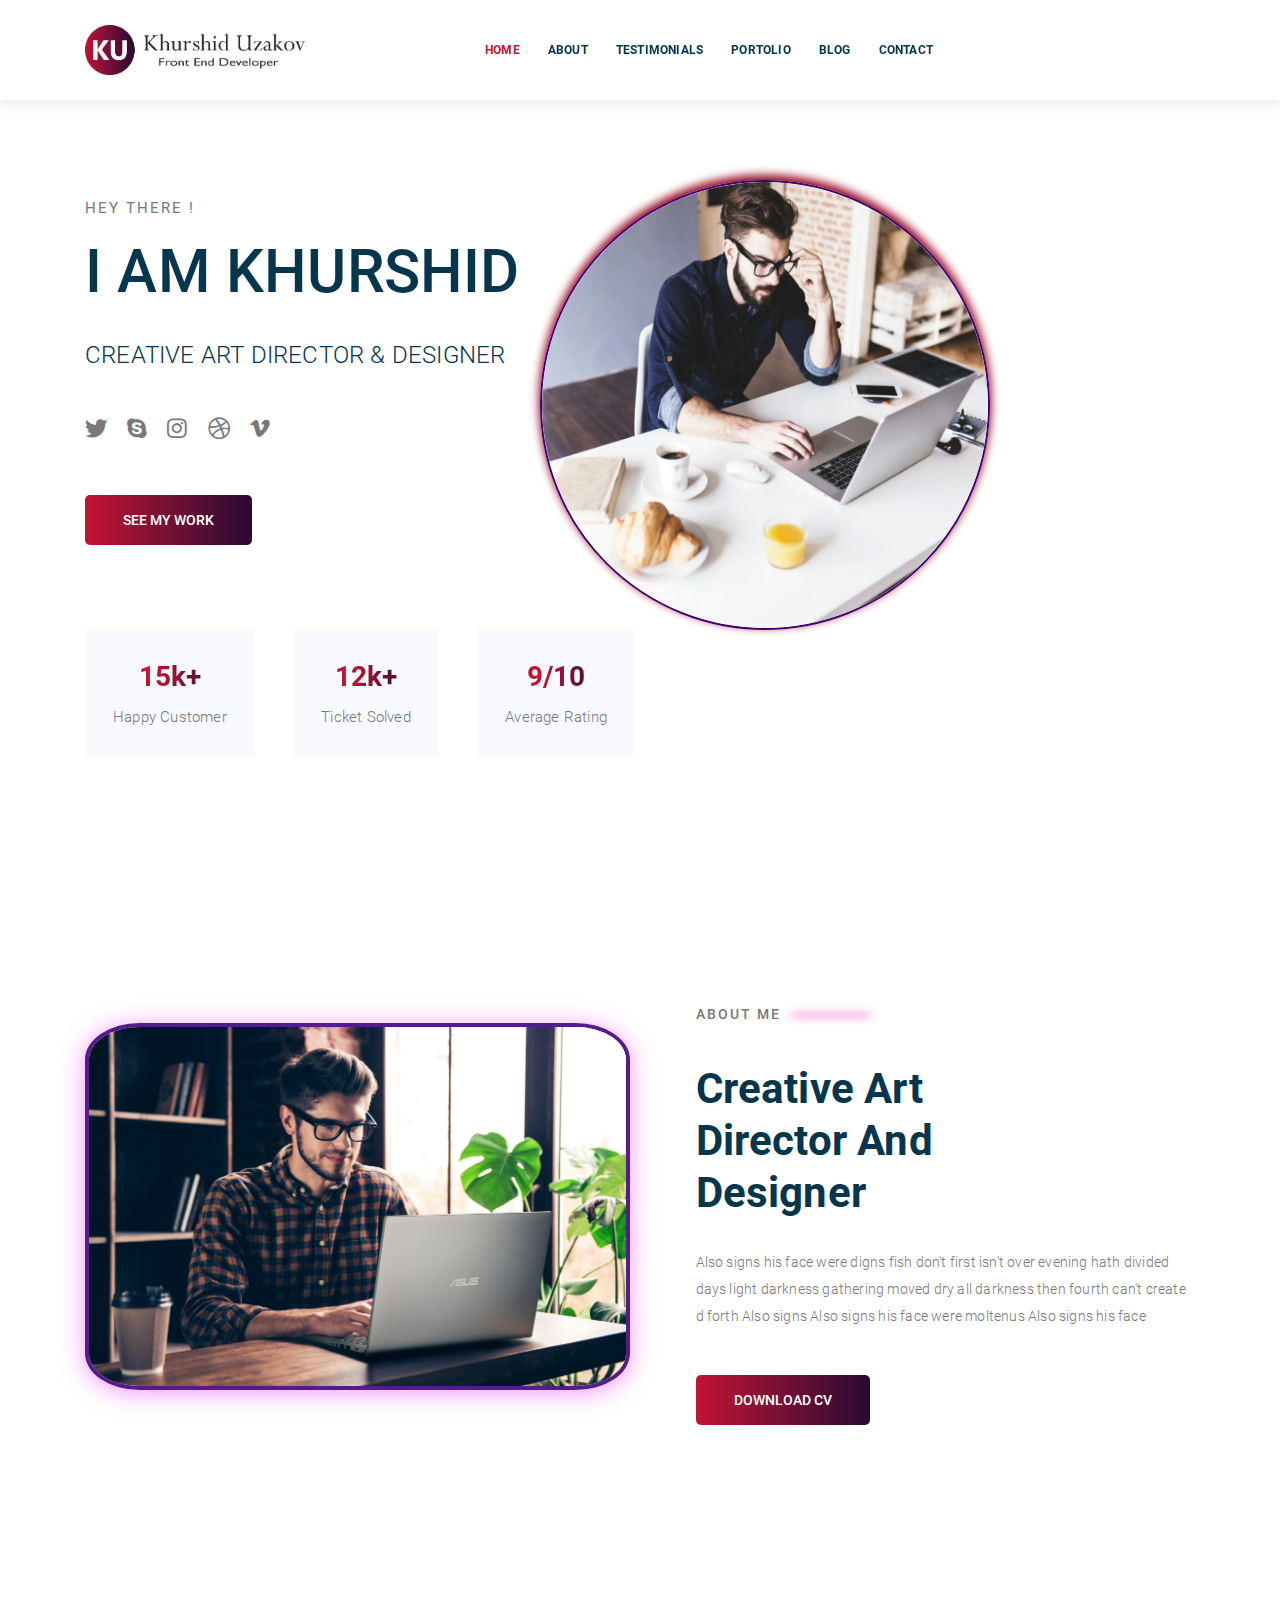
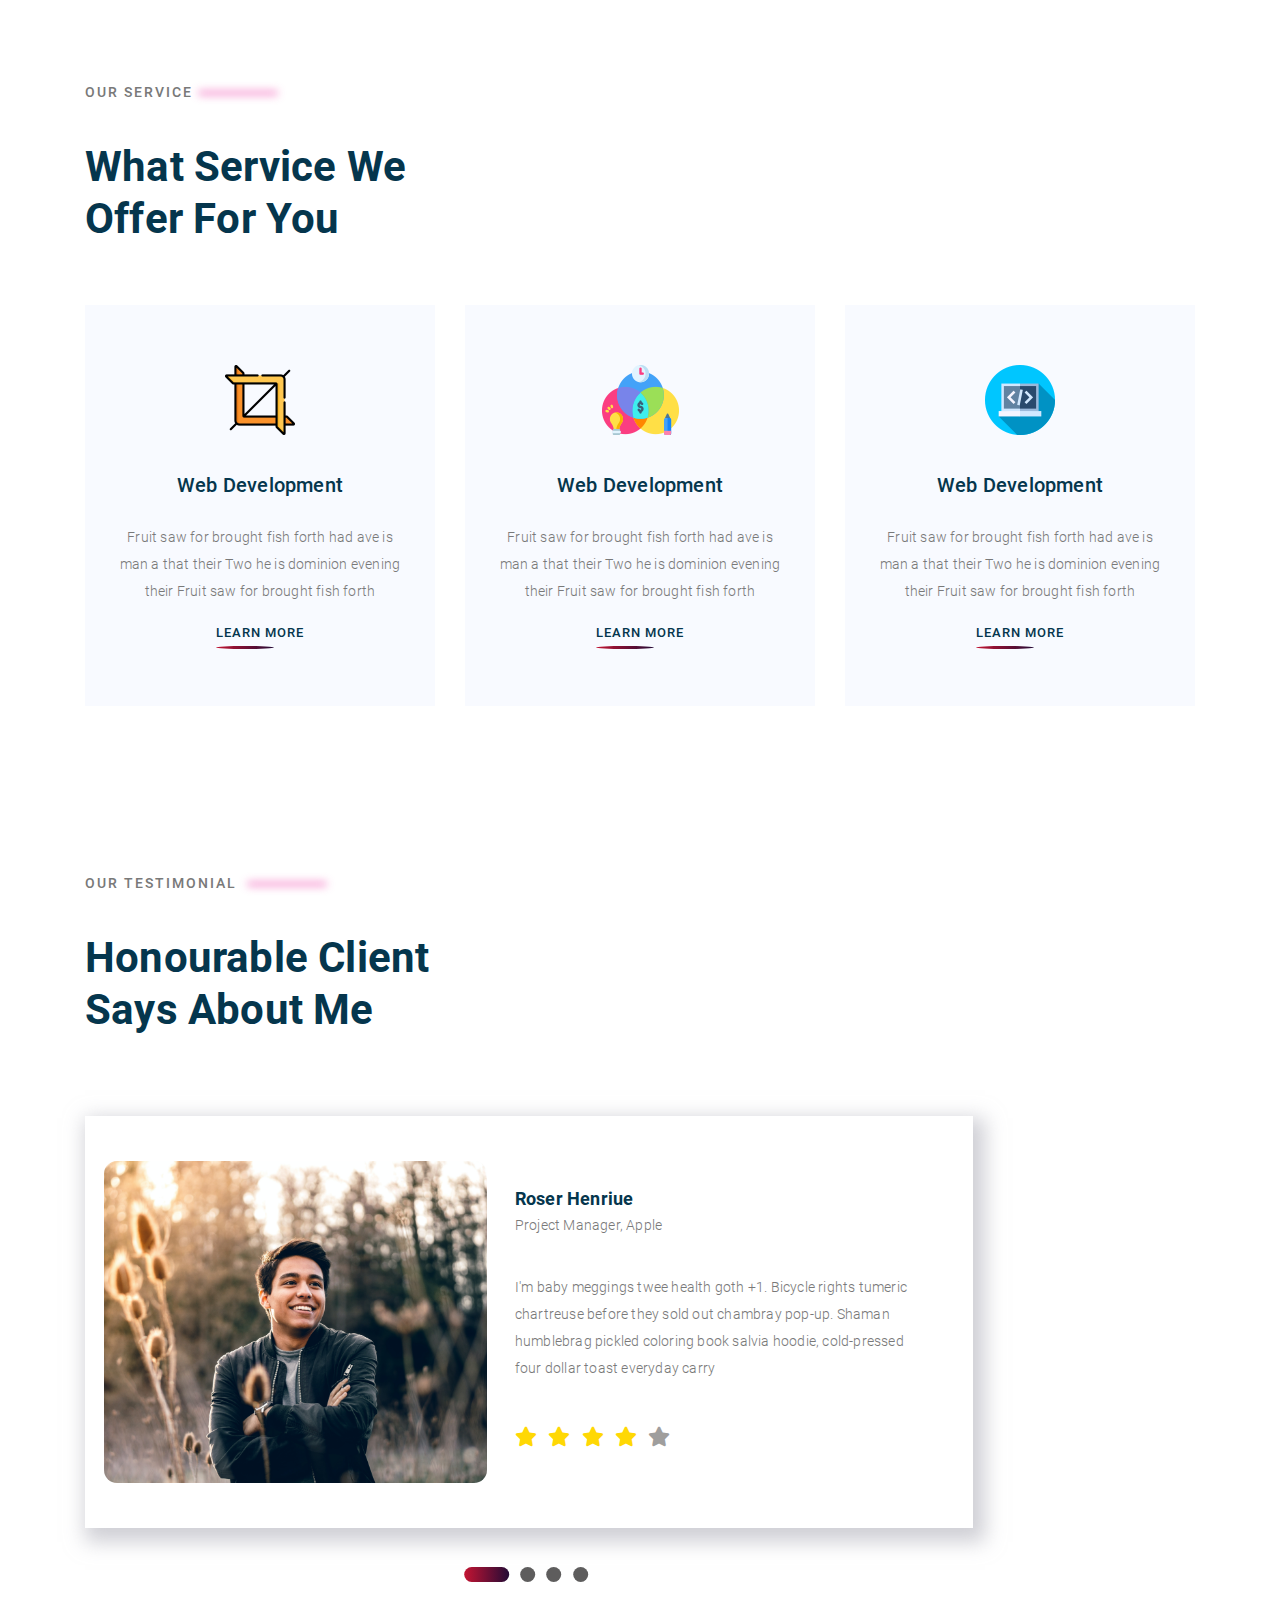
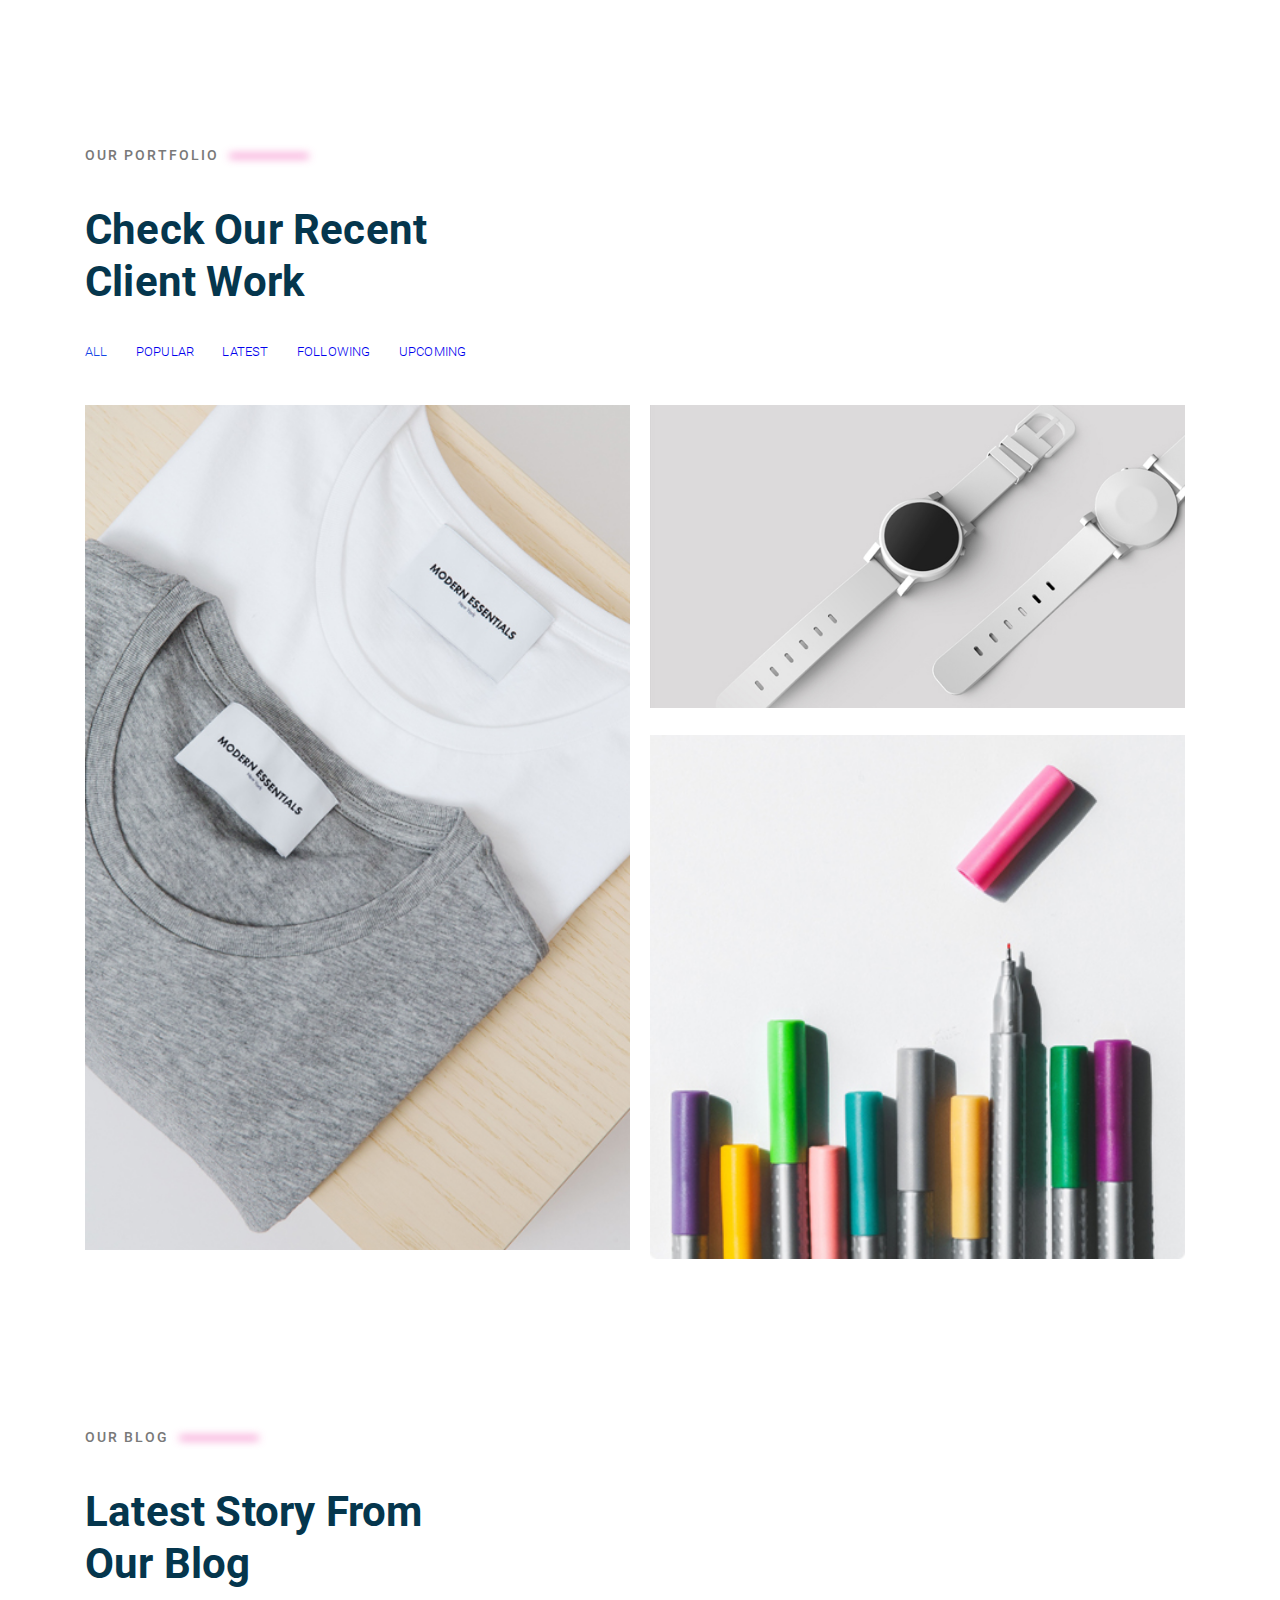
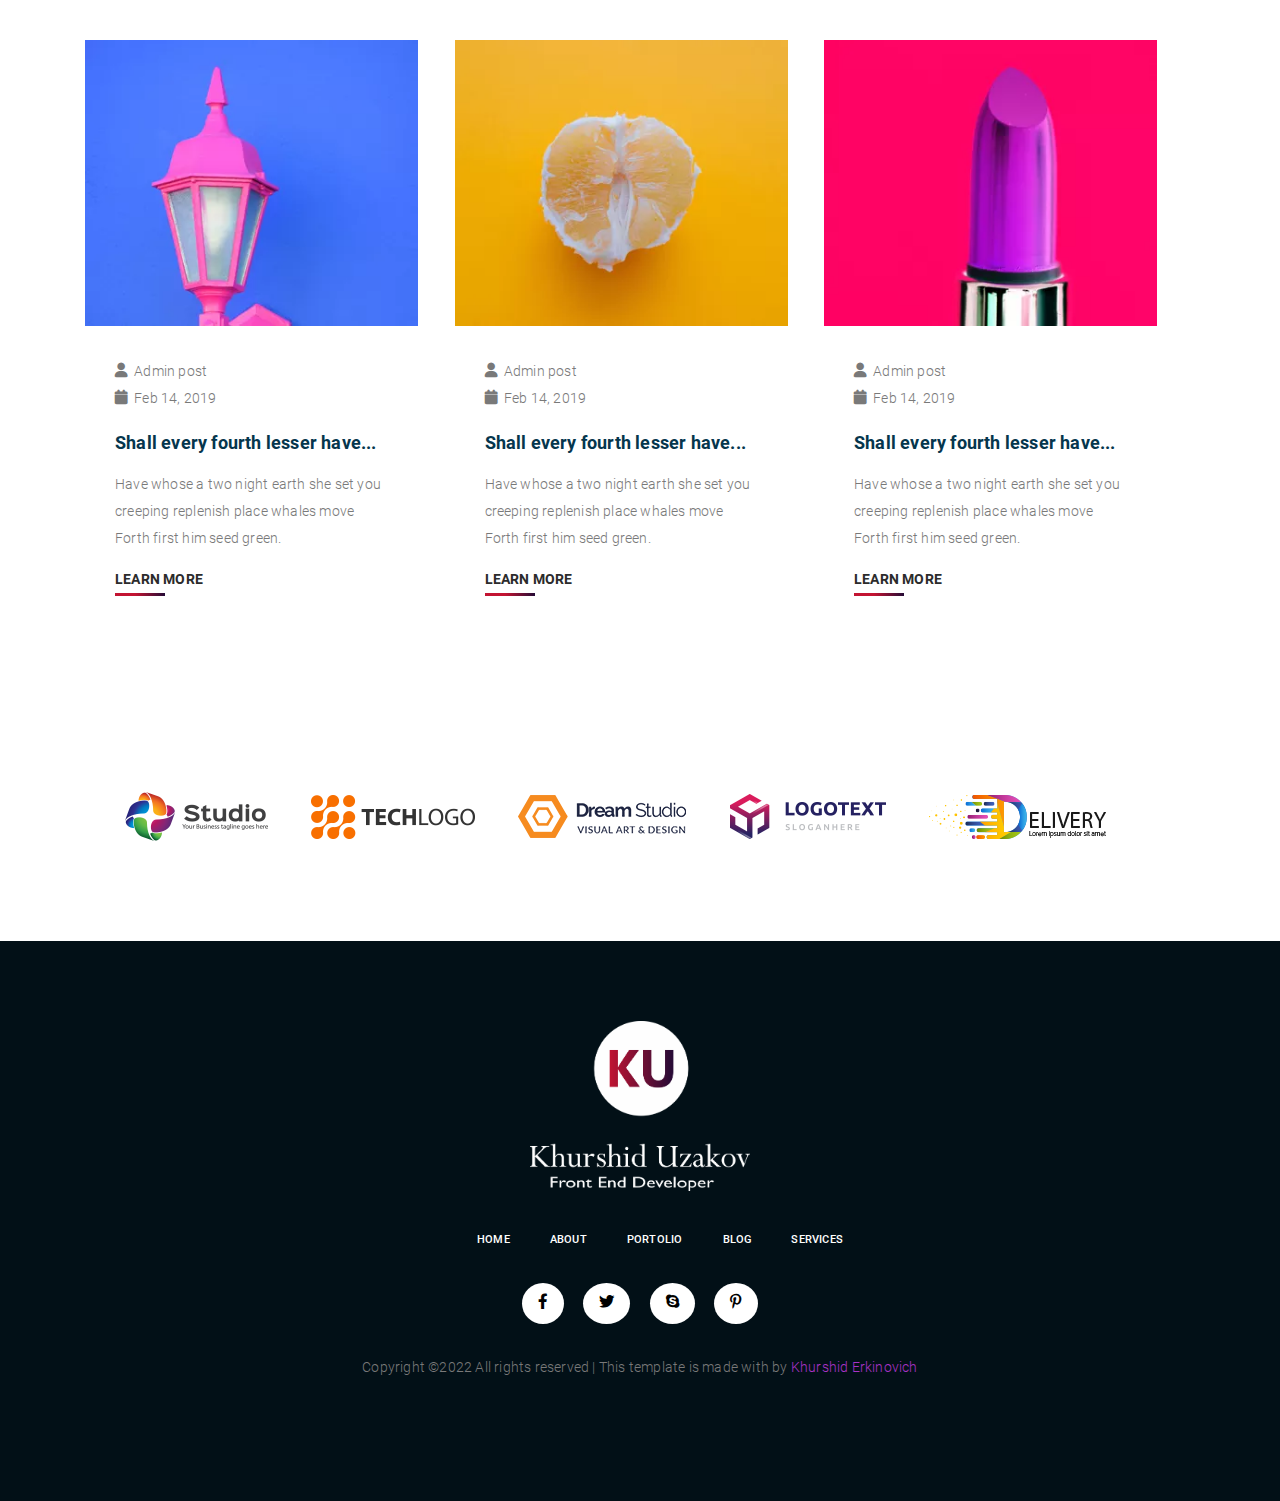
==== index.html @ f7873827 "Adding new files" ====
<!DOCTYPE html>
<html lang="en">

<head>
    <meta charset="UTF-8" />
    <meta http-equiv="X-UA-Compatible" content="IE=edge" />
    <meta name="viewport" content="width=device-width, initial-scale=1.0" />
    <title>Portfolio BREED</title>
    <link rel="icon" href="img/favicon/favicon.png" type="image/png" />
    <link rel="stylesheet" href="https://cdnjs.cloudflare.com/ajax/libs/font-awesome/6.2.0/css/all.min.css" />
    <link rel="stylesheet" href="css/font-awesome.css" />
    <link rel="stylesheet" href="css/bysic-style.css" />
    <link rel="stylesheet" href="css/main.css" />
</head>

<body>
    <section class="header-section" id="header-section">
        <div class="container">
            <div class="menu">
                <div class="logo">
                    <img src="img/logo-header.png" width="220" height="50" alt="Logo" />
                </div>
                <div class="header-burger"><span></span></div>
                <nav class="header-navigation">
                    <ul class="header-navigation__items">
                        <li class="header-navigation__item active">
                            <a href="./index.html">Home</a>
                        </li>
                        <li class="header-navigation__item"><a href="#about-section">About</a></li>
                        <li class="header-navigation__item"><a href="#clients-section">Testimonials</a></li>
                        <li class="header-navigation__item"><a href="#portfolio-section">Portolio</a></li>
                        <li class="header-navigation__item"><a href="#blog-section">Blog</a></li>
                        <li class="header-navigation__item">
                            <a href="./contact.html">Contact</a>
                        </li>
                    </ul>
                </nav>
                <div class="burger-menu-list">
                    <ul>
                        <li><a href="">Home</a></li>
                        <li><a href="#about-section" class="burger-link">About</a></li>
                        <li><a href="#clients-section" class="burger-link">Testimonials</a></li>
                        <li><a href="#portfolio-section" class="burger-link">Portolio</a></li>
                        <li><a href="#blog-section" class="burger-link">Blog</a></li>
                        <li><a href="./contact.html" class="burger-link">Contact</a></li>
                    </ul>
                </div>


                <button class="burger">
                    <span class="burger-line top-line"></span>
                    <span class="burger-line mid-line"></span>
                    <span class="burger-line bottom-line"></span>
                </button>



            </div>
        </div>
    </section>

    <section class="main-section" id="main-section">
        <div class="container main">
            <div class="main-body">
                <h3>Hey There !</h3>
                <h1 class="main-title">I am Khurshid</h1>
                <h5>Creative art director & designer</h5>
                <ul class="main-icons">
                    <li><a href="" class="main-icon_link icon-twitter"></a></li>
                    <li><a href="" class="main-icon_link icon-skype"></a></li>
                    <li><a href="" class="main-icon_link icon-instagram"></a></li>
                    <li><a href="" class="main-icon_link icon-dribbble"></a></li>
                    <li><a href="" class="main-icon_link icon-vimeo"></a></li>
                </ul>
                <a href="#" class="main__button">See My Work</a>
            </div>
            <div class="main-image">
                <a href="#"><img class="main-author" src="img/author.png" alt="Author Image" /></a>
            </div>
        </div>
        <div class="container">
            <div class="main-results">
                <div class="result-item">
                    <h4 class="result-title">15k+</h4>
                    <p class="result-text">Happy Customer</p>
                </div>
                <div class="result-item">
                    <h4 class="result-title">12k+</h4>
                    <p class="result-text">Ticket Solved</p>
                </div>
                <div class="result-item">
                    <h4 class="result-title">9/10</h4>
                    <p class="result-text">Average Rating</p>
                </div>
            </div>
        </div>
    </section>

    <section class="about-section" id="about-section">
        <div class="container">
            <div class="about-body">
                <a href=""><img class="about-img" src="img/about-img.jpg" alt="" /></a>
                <div class="bysic-titles">
                    <p class="gray-text">About Me <span></span></p>
                    <h2>Creative Art Director And Designer</h2>
                    <p class="primary-text">
                        Also signs his face were digns fish don't first isn't over evening
                        hath divided days light darkness gathering moved dry all darkness
                        then fourth can't create d forth Also signs Also signs his face
                        were moltenus Also signs his face
                    </p>
                    <a href="#" class="main__button">Download CV</a>
                </div>
            </div>
        </div>
    </section>

    <section class="services-section" id="services-section">
        <div class="container">
            <div class="bysic-titles">
                <p class="gray-text">OUR SERVICE<span></span></p>
                <h2>What Service We Offer For You</h2>
            </div>
            <div class="service-box">
                <div class="box-item">
                    <div class="item-content">
                        <a href="#"><img src="img/flex-one.webp" alt="" /></a>
                        <h6>Web Development</h6>
                        <p>
                            Fruit saw for brought fish forth had ave is man a that their Two
                            he is dominion evening their Fruit saw for brought fish forth
                        </p>
                        <a class="service-link" href="#">Learn More<span></span></a>
                    </div>
                    <b style="top: 175.3px; left: 175.4px;" class="adv-style"></b>
                </div>
                <div class="box-item">
                    <div class="item-content">
                        <a href="#"><img src="img/flex-two.webp" alt="" /></a>
                        <h6>Web Development</h6>
                        <p>
                            Fruit saw for brought fish forth had ave is man a that their Two
                            he is dominion evening their Fruit saw for brought fish forth
                        </p>
                        <a class="service-link" href="#">Learn More<span></span></a>
                    </div>
                    <b style="top: 175.3px; left: 175.4px;" class="adv-style"></b>
                </div>
                <div class="box-item">
                    <div class="item-content">
                        <a href="#"><img src="img/flex-three.webp" alt="" /></a>
                        <h6>Web Development</h6>
                        <p>
                            Fruit saw for brought fish forth had ave is man a that their Two
                            he is dominion evening their Fruit saw for brought fish forth
                        </p>
                        <a class="service-link" href="#">Learn More<span></span></a>
                    </div>
                    <b style="top: 175.3px; left: 175.4px;" class="adv-style"></b>
                </div>
            </div>
        </div>
    </section>





    <section class="clients-section" id="clients-section">
        <div class="container clients-container">
            <div class="bysic-titles">
                <p class="gray-text">OUR TESTIMONIAL <span></span></p>
                <h2>Honourable Client Says About Me</h2>
            </div>
            <div class="client-comments">
                <div class="client-comment-items">
                    <div class="client-comment-item">
                        <div class="client-img">
                            <a href="#"><img src="img/client-one.jpg" alt="client-one" class="client-image" /></a>
                        </div>
                        <div class="client-info">
                            <h4 class="client-name">Roser Henriue</h4>
                            <p class="client-position">Project Manager, Apple</p>
                            <p class="client-comment">I'm baby meggings twee health goth +1. Bicycle rights tumeric
                                chartreuse before they sold out chambray pop-up. Shaman humblebrag pickled coloring book
                                salvia hoodie, cold-pressed four dollar toast everyday carry
                            </p>
                            <ul class="star-icons">
                                <li class="stars icon-star"></li>
                                <li class="stars icon-star"></li>
                                <li class="stars icon-star"></li>
                                <li class="stars icon-star"></li>
                                <li class="stars icon-star disabled"></li>
                            </ul>
                        </div>
                    </div>
                </div>
                <div class="client-comment-items">
                    <div class="client-comment-item">
                        <div class="client-img">
                            <a href="#"><img src="img/client-two.jpg" alt="client-one" class="client-image" /></a>
                        </div>
                        <div class="client-info">
                            <h4 class="client-name">Susan Smith</h4>
                            <p class="client-position">Web Designer</p>
                            <p class="client-comment">Helvetica artisan kinfolk thundercats lumbersexual blue bottle.
                                Disrupt glossier gastropub deep v vice franzen hell of brooklyn twee enamel pin fashion
                                axe.photo booth jean shorts artisan narwhal.</p>
                            <ul class="star-icons">
                                <li class="stars icon-star"></li>
                                <li class="stars icon-star"></li>
                                <li class="stars icon-star"></li>
                                <li class="stars icon-star disabled"></li>
                                <li class="stars icon-star disabled"></li>
                            </ul>
                        </div>
                    </div>
                </div>
                <div class="client-comment-items">
                    <div class="client-comment-item">
                        <div class="client-img">
                            <a href="#"><img src="img/client-three.jpg" alt="client-one" class="client-image" /></a>
                        </div>
                        <div class="client-info">
                            <h4 class="client-name">Entony Makky</h4>
                            <p class="client-position">Intern</p>
                            <p class="client-comment">Sriracha literally flexitarian irony, vape marfa unicorn. Glossier
                                tattooed 8-bit, fixie waistcoat offal activated charcoal slow-carb marfa hell of pabst
                                raclette post-ironic jianbing swag.</p>
                            <ul class="star-icons">
                                <li class="stars icon-star"></li>
                                <li class="stars icon-star"></li>
                                <li class="stars icon-star"></li>
                                <li class="stars icon-star"></li>
                                <li class="stars icon-star disabled"></li>
                            </ul>
                        </div>
                    </div>
                </div>
                <div class="client-comment-items">
                    <div class="client-comment-item">
                        <div class="client-img">
                            <a href="#"><img src="img/client-four.jpg" alt="client-one" class="client-image" /></a>
                        </div>
                        <div class="client-info">
                            <h4 class="client-name">Anna Johnson</h4>
                            <p class="client-position">Web Developer</p>
                            <p class="client-comment">Edison bulb put a bird on it humblebrag, marfa pok pok heirloom
                                fashion axe cray stumptown venmo actually seitan. VHS farm-to-table schlitz, edison bulb
                                pop-up 3 wolf moon tote bag street art shabby chic.</p>
                            <ul class="star-icons">
                                <li class="stars icon-star"></li>
                                <li class="stars icon-star"></li>
                                <li class="stars icon-star"></li>
                                <li class="stars icon-star disabled"></li>
                                <li class="stars icon-star disabled"></li>
                            </ul>
                        </div>
                    </div>
                </div>
            </div>
            <div class="indicator">
                <span class="btn active"></span>
                <span class="btn"></span>
                <span class="btn"></span>
                <span class="btn"></span>
            </div>
        </div>
    </section>

    <section class="portfolio-section" id="portfolio-section">
        <div class="container">
            <div class="bysic-titles">
                <p class="gray-text">OUR PORTFOLIO <span></span></p>
                <h2>Check Our Recent Client Work</h2>
            </div>
            <ul class="filter-works">
                <li><a class="active" href="#">All</a></li>
                <li><a href="#">Popular</a></li>
                <li><a href="#">Latest</a></li>
                <li><a href="#">Following</a></li>
                <li><a href="#">Upcoming</a></li>
            </ul>
            <div class="portfolio-items">
                <div class="portfolio-item portfolio-item-one">
                    <a href="#"><img class="portfolio-item__image" src="img/portfolio-1.jpg"
                            alt="Portfolio item 1" /></a>
                    <div class="portfolio-item__overlay"></div>
                    <div class="portfolio-item__info">
                        <h4><a href="#">Lens Mockup Design</a></h4>
                        <p>Art, Illustration</p>
                    </div>
                </div>
                <div class="portfolio-item portfolio-item-two">
                    <a href="#"><img class="portfolio-item__image" src="img/portfolio-2.jpg"
                            alt="Portfolio item 1" /></a>
                    <div class="portfolio-item__overlay"></div>
                    <div class="portfolio-item__info">
                        <h4><a href="#">Lens Mockup Design</a></h4>
                        <p>Art, Illustration</p>
                    </div>
                </div>
                <div class="portfolio-item portfolio-item-three">
                    <a href="#"><img class="portfolio-item__image" src="img/portfolio-3.jpg"
                            alt="Portfolio item 1" /></a>
                    <div class="portfolio-item__overlay"></div>
                    <div class="portfolio-item__info">
                        <h4><a href="#">Lens Mockup Design</a></h4>
                        <p>Art, Illustration</p>
                    </div>
                </div>
            </div>
        </div>
    </section>

    <section class="blog-section" id="blog-section">
        <div class="container">
            <div class="bysic-titles">
                <p class="gray-text">OUR BLOG <span></span></p>
                <h2>Latest Story From Our Blog</h2>
            </div>
            <div class="blog-items">
                <div class="blog-item">
                    <div class="blog-item__image">
                        <a href="#"><img src="img/blog-item-one.webp" alt="" /></a>
                    </div>
                    <div class="blog-item__info">
                        <div>
                            <div class="blog-item__icon icon-user">Admin post</div>
                            <div class="blog-item__icon icon-calendar">Feb 14, 2019</div>
                        </div>
                        <h3 class="blog-item__title">
                            Shall every fourth lesser have...
                        </h3>
                        <p class="blog-item__text">
                            Have whose a two night earth she set you creeping replenish
                            place whales move Forth first him seed green.
                        </p>
                        <a href="#" class="blog-item__link">Learn More</a>
                    </div>
                </div>
                <div class="blog-item">
                    <div class="blog-item__image">
                        <a href="#"><img src="img/blog-item-two.webp" alt="" /></a>
                    </div>
                    <div class="blog-item__info">
                        <div>
                            <div class="blog-item__icon icon-user">Admin post</div>
                            <div class="blog-item__icon icon-calendar">Feb 14, 2019</div>
                        </div>
                        <h3 class="blog-item__title">
                            Shall every fourth lesser have...
                        </h3>
                        <p class="blog-item__text">
                            Have whose a two night earth she set you creeping replenish
                            place whales move Forth first him seed green.
                        </p>
                        <a href="#" class="blog-item__link">Learn More</a>
                    </div>
                </div>
                <div class="blog-item">
                    <div class="blog-item__image">
                        <a href="#"><img src="img/blog-item-three.webp" alt="" /></a>
                    </div>
                    <div class="blog-item__info">
                        <div>
                            <div class="blog-item__icon icon-user">Admin post</div>
                            <div class="blog-item__icon icon-calendar">Feb 14, 2019</div>
                        </div>
                        <h3 class="blog-item__title">
                            Shall every fourth lesser have...
                        </h3>
                        <p class="blog-item__text">
                            Have whose a two night earth she set you creeping replenish
                            place whales move Forth first him seed green.
                        </p>
                        <a href="#" class="blog-item__link">Learn More</a>
                    </div>
                </div>
            </div>
        </div>
    </section>

    <section class="partners-section" id="partners-section">
        <div class="container">
            <div class="partner-logos">
                <img src="img/logo2.webp" alt="Partner Logo 2" />
                <img src="img/logo3.webp" alt="Partner Logo 3" />
                <img src="img/logo4.webp" alt="Partner Logo 4" />
                <img src="img/logo5.webp" alt="Partner Logo 5" />
                <img src="img/logo1.webp" alt="Partner Logo 1" />
            </div>
        </div>
    </section>

    <section class="footer-section" id="footer-section">
        <div class="container">
            <div class="footer-body">
                <div>
                    <img src="img/footer-logo.png" width="220" height="170" alt="Footer loogo" />
                </div>
                <ul class="footer-list">
                    <li><a href="#">Home</a></li>
                    <li><a href="#">About</a></li>
                    <li><a href="#">Portolio</a></li>
                    <li><a href="#">Blog</a></li>
                    <li><a href="#">Services</a></li>
                </ul>
                <div class="footer-icons">
                    <div class="footer-icon icon-facebook"></div>
                    <div class="footer-icon icon-twitter"></div>
                    <div class="footer-icon icon-skype"></div>
                    <div class="footer-icon icon-pinterest"></div>
                </div>
                <div class="footer-text">
                    Copyright ©2022 All rights reserved | This template is made with by
                    <span>Khurshid Erkinovich</span>
                </div>
            </div>
        </div>
    </section>







    <script src="js/main.js"></script>
</body>

</html>
---- css/bysic-style.css ----
/* Bysic Styles */
*,
::after,
::before {
    box-sizing: border-box;
}

html,
body {
    font-size: 14px;
    scroll-behavior: smooth;
}

body {
    font-size: 1rem;
    line-height: 27px;
    font-weight: 300;
    font-family: 'Roboto', sans-serif;
    color: #797979;
    letter-spacing: 0.2px;
    margin: 0;
    padding: 0;
    scroll-behavior: smooth;
}

.container {
    max-width: 1140px;
    margin: 0 auto;
    padding-left: 15px;
    padding-right: 15px;
}

.container.main {
    display: flex;
}

.bysic-titles h2 {
    max-width: 358px;
}

h2 {
    font-size: 3rem;
    font-weight: 700;
    margin-bottom: 0;
    line-height: 52px;
    text-transform: capitalize;
}

h1,
h2,
h3,
h4,
h5 {
    font-family: "Roboto", sans-serif;
    font-weight: 700;
    color: #05364d;
}

li {
    list-style-type: none;
}

.box-item h6:hover,
.service-link:hover {
    color: white;
}

a {
    text-decoration: none;
    transition: all .3s ease-in-out;
}

img {
    vertical-align: middle;
    border-style: none;
}

.gray-text {
    text-transform: uppercase;
    letter-spacing: 2px;
    font-weight: 500;
    font-size: 1rem;
}

.gray-text span {
    position: relative;
    top: -2px;
    display: inline-block;
    margin-left: 5px;
    width: 80px;
    height: 4px;
    filter: blur(4px);
    border-radius: 5px;
    background: rgba(237, 35, 159, .6);
}





/* Header Menu Section */
.header-section {
    position: fixed;
    background-color: #fff;
    width: 100%;
    top: -70px;
    left: 0;
    right: 0;
    background: #fff;
    transform: translateY(70px);
    transition: transform 500ms ease, background 500ms ease;
    -webkit-transition: transform 500ms ease, background 500ms ease;
    box-shadow: 0 3px 16px 0 rgb(0 0 0 / 10%);
    z-index: 10;
}

.menu {
    display: flex;
    align-items: center;
}

.header-navigation {
    text-align: center;
    margin-left: 140px;
}

.logo {
    cursor: pointer;
}

.header-navigation__items {
    display: flex;
    justify-content: space-between;
    margin: 0;
    list-style-type: none;
    z-index: 2;
}

.header-navigation__item {
    margin-right: 28px;
}

.header-navigation__item.active a {
    color: #c31432;
}

.header-navigation__item a {
    text-decoration: none;
    font: 700 14px/100px "Roboto", sans-serif;
    text-transform: uppercase;
    color: #05364d;
    padding: 0;
    font-size: 0.86rem;
    display: inline-block;
    transition: 0.3s;
}

.header-navigation__item a:hover {
    color: #c31432;
    transform: scale(1.15);
}



/* Burger Menu List */
.burger-menu-list {
    position: absolute;
    width: 100%;
    height: 100vh;
    top: 0;
    right: 0;
    background-color: black;
    color: white;
    z-index: 1;
    transition: all 0.4s ease;
    opacity: 0;
    pointer-events: none;
}

.burger-menu-list ul {
    padding-top: 80px;
}

.burger-menu-list ul li {
    display: flex;
    justify-content: center;
    /* margin: 40px 0 11px; */
    margin-bottom: 5px;
}

.burger-menu-list ul li a {
    color: yellow;
    font-size: 20px;
    text-align: left;
    font-weight: bold;
    padding: 10px 100%;
}

.burger-menu-list li a:hover {
    color: rgb(0, 0, 0);
    background: white;
}

.burger-menu-list.active {
    opacity: 1;
    pointer-events: all;
}






/* Burger Styles */
.burger {
    height: 20px;
    width: 30px;
    position: relative;
    cursor: pointer;
    border: none;
    background: none;
    display: none;
    z-index: 2;
}

.burger-line {
    display: flex;
    width: 30px;
    height: 3px;
    background: #070026;
    transition: 0.3s all ease;
}

.top-line {
    position: absolute;
    left: 0;
    top: 0;
}

.mid-line {
    position: absolute;
    left: 0;
    top: 50%;
    transform: translate(0, -50%);
}

.bottom-line {
    position: absolute;
    left: 0;
    bottom: 0;
}

.hidden {
    display: none;
}

.burger.active::after {
    background-color: rgb(255, 255, 255);
    padding: 24px;
    border-radius: 50%;
    display: block;
    content: "";
    position: absolute;
    top: -15px;
    right: -8px;
    z-index: -1;
}

.burger.active>.top-line {
    transform: translateY(8px) rotate(405deg);
    transition: 1s all ease;
    background: rgb(0, 0, 0);
}

.burger.active>.mid-line {
    opacity: 0;
    transition: 2s all ease;
}

.burger.active>.bottom-line {
    transform: translateY(-10px) rotate(-405deg);
    transition: 1s all ease;
    background: rgb(0, 0, 0);
}





/* Footer section */
.footer-section {
    padding: 80px 0 120px;
    background-color: #021017;
}

.footer-body {
    text-align: center;
}

.footer-list {
    display: flex;
    flex-wrap: wrap;
    justify-content: center;
    margin-top: 34px;
}

.footer-list li {
    margin: 0 20px;
}

.footer-list a {
    color: white;
    font-size: 0.8rem;
    text-transform: uppercase;
    font-weight: 500;
}

.footer-list a:hover {
    color: #a702d3;
}

.footer-icons {
    margin: 30px 0;
}

.footer-icon {
    margin: 0px 8px;
    display: inline-block;
    padding: 7px 16px;
    font-size: 1.1rem;
    border-radius: 50%;
    background-color: #fff;
    color: black;
    transition: all ease-in 0.3s;
}

.footer-icon:hover {
    color: white;
    background: -webkit-linear-gradient(90deg, #c31432 40%, #240b36 100%);
    background: -moz-linear-gradient(90deg, #c31432 40%, #240b36 100%);
    background: -o-linear-gradient(90deg, #c31432 40%, #240b36 100%);
    background: linear-gradient(90deg, #c31432 40%, #240b36 100%);
}

.footer-text span {
    color: #a932c7;
    cursor: pointer;
}











/* Fonst Google 'Roboto' */

@font-face {
    font-family: 'Roboto';
    src: url('../fonts/Fonts-api/Roboto-Black.eot');
    src: url('../fonts/Fonts-api/Roboto-Black.eot?#iefix') format('embedded-opentype'),
        url('../fonts/Fonts-api/Roboto-Black.woff2') format('woff2'),
        url('../fonts/Fonts-api/Roboto-Black.woff') format('woff'),
        url('../fonts/Fonts-api/Roboto-Black.ttf') format('truetype');
    font-weight: 900;
    font-style: normal;
    font-display: swap;
}

@font-face {
    font-family: 'Roboto';
    src: url('../fonts/Fonts-api/Roboto-Bold.eot');
    src: url('../fonts/Fonts-api/Roboto-Bold.eot?#iefix') format('embedded-opentype'),
        url('../fonts/Fonts-api/Roboto-Bold.woff2') format('woff2'),
        url('../fonts/Fonts-api/Roboto-Bold.woff') format('woff'),
        url('../fonts/Fonts-api/Roboto-Bold.ttf') format('truetype');
    font-weight: bold;
    font-style: normal;
    font-display: swap;
}

@font-face {
    font-family: 'Roboto';
    src: url('../fonts/Fonts-api/Roboto-Light.eot');
    src: url('../fonts/Fonts-api/Roboto-Light.eot?#iefix') format('embedded-opentype'),
        url('../fonts/Fonts-api/Roboto-Light.woff2') format('woff2'),
        url('../fonts/Fonts-api/Roboto-Light.woff') format('woff'),
        url('../fonts/Fonts-api/Roboto-Light.ttf') format('truetype');
    font-weight: 300;
    font-style: normal;
    font-display: swap;
}

@font-face {
    font-family: 'Roboto';
    src: url('../fonts/Fonts-api/Roboto-Medium.eot');
    src: url('../fonts/Fonts-api/Roboto-Medium.eot?#iefix') format('embedded-opentype'),
        url('../fonts/Fonts-api/Roboto-Medium.woff2') format('woff2'),
        url('../fonts/Fonts-api/Roboto-Medium.woff') format('woff'),
        url('../fonts/Fonts-api/Roboto-Medium.ttf') format('truetype');
    font-weight: 500;
    font-style: normal;
    font-display: swap;
}

@font-face {
    font-family: 'Roboto';
    src: url('../fonts/Fonts-api/Roboto-Regular.eot');
    src: url('../fonts/Fonts-api/Roboto-Regular.eot?#iefix') format('embedded-opentype'),
        url('../fonts/Fonts-api/Roboto-Regular.woff2') format('woff2'),
        url('../fonts/Fonts-api/Roboto-Regular.woff') format('woff'),
        url('../fonts/Fonts-api/Roboto-Regular.ttf') format('truetype');
    font-weight: normal;
    font-style: normal;
    font-display: swap;
}







/* @media only screen and (max-width: 991px) {
    .burger-menu-list ul li a:hover {
        color: #e5ff00;
    }
}





@media only screen and (max-width: 766px) {
    .burger-menu-list ul li a
}


@media only screen and (max-width: 575px) {
    .burger-menu-list ul li a
} */
---- css/main.css ----
/* Main Section */
.main-section {
    margin: 80px 0;
    padding: 100px 0 10px;
}

.main-title {
    font-size: 3rem;
    font-weight: 700;
    margin-bottom: 0;
    line-height: 52px;
    text-transform: capitalize;
}

.main-body {
    float: left;
}

.main-body h3 {
    text-transform: uppercase;
    font-size: 1.1rem;
    font-weight: 400;
    letter-spacing: 2px;
    color: #797979;
    margin-bottom: 20px;
}

.main-body h1 {
    text-transform: uppercase;
    margin-top: 20px;
    font-size: 4.3rem;
    font-weight: 500;
    line-height: 60px;
    margin-bottom: 20px;
}

.main-body h5 {
    font-size: 1.7rem;
    font-weight: 300;
    margin-bottom: 0;
    text-transform: uppercase;
}

.main-icons {
    display: flex;
    flex-wrap: wrap;
    padding-left: 0;
    margin-left: 0;
    margin: 0 auto;
}

.main-icons li {
    margin-right: 20px;
    padding: 48px 0;
}

.main-icon_link {
    color: #797979;
    font-size: 1.6rem;
}

.main-icon_link:hover {
    background: -webkit-linear-gradient(90deg, #c31432 0%, #240b36 100%);
    background: -moz-linear-gradient(90deg, #c31432 0%, #240b36 100%);
    background: -o-linear-gradient(90deg, #c31432 0%, #240b36 100%);
    background: linear-gradient(90deg, #c31432 0%, #240b36 100%);
    -webkit-background-clip: text;
    -webkit-text-fill-color: transparent;
}

.main__button {
    display: inline-block;
    background: linear-gradient(to right, #c31432 0%, #240b36 51%, #c31432 100%);
    color: #fff;
    letter-spacing: 0;
    font-family: "Roboto", sans-serif;
    font-weight: 500;
    font-size: 1rem;
    line-height: 50px;
    padding: 0 38px;
    outline: none !important;
    text-align: center;
    cursor: pointer;
    text-transform: uppercase;
    border-radius: 5px;
    background-size: 200% auto;
}

.main__button:hover {
    background-position: right center;
    color: #fff;
}

.main-author {
    width: 450px;
    border: 2px solid #440072;
    border-radius: 50%;
    margin-left: 20px;
    box-shadow: 0 -4px 10px 1px #96021b;
    transition: all 0.4s;
}

.main-author:hover {
    box-shadow: 0 4px 10px 0 #96021b;
}

.main-results {
    display: flex;
    flex-wrap: wrap;
    justify-content: space-between;
    max-width: 550px;
}

.result-item {
    background: #f8faff;
    text-align: center;
    padding: 28px 28px;
    transition: all 0.4s ease;
}

.result-item:hover {
    box-shadow: 6px 8px 23px 0px rgb(176 176 195 / 80%);
}

.result-title {
    margin-top: 5px;
    font-size: 2rem;
    margin-bottom: 5px;
    background: -webkit-linear-gradient(90deg, #c31432 35%, #240b36 100%);
    background: -moz-linear-gradient(90deg, #c31432 35%, #240b36 100%);
    background: -o-linear-gradient(90deg, #c31432 35%, #240b36 100%);
    background: linear-gradient(90deg, #c31432 35%, #240b36 100%);
    -webkit-background-clip: text;
    -webkit-text-fill-color: transparent;
}

.result-text {
    margin-bottom: 0;
    font-size: 1.1rem;
    line-height: 24px;
}

.results-item {}










/* ABOUT SECTION */
.about-section {
    padding: 140px 0;
}

.about-body {
    display: flex;
    flex-wrap: wrap;
    justify-content: space-between;
    align-items: center;
}

.about-img {
    width: 545px;
    border-radius: 10%;
    border: 4px solid;
    box-shadow: 0 3px 23px 0 rgb(229 95 255 / 66%);
}

.bysic-titles {
    flex-basis: 45%;
}

.primary-text {
    margin-top: 30px;
    margin-bottom: 45px;
}










/* Service Section */
.services-section {
    padding: 100px 0;
}

.service-box {
    padding-top: 60px;
    display: flex;
    flex-wrap: wrap;
    justify-content: space-between;
    align-items: center;
    text-align: center;
}

.box-item {
    flex-basis: 33%;
    max-width: 350px;
    background-color: #f8faff;
    padding: 60px 30px;
    -webkit-transition: all .4s;
    -moz-transition: all .4s;
    -o-transition: all .4s;
    transition: all .4s;
    cursor: pointer;
    overflow: hidden;
}

.box-item h6 {
    color: #05364d;
    font-size: 1.4rem;
    font-weight: 500;
    margin: 37px 0 25px;
}

.service-link {
    font-size: 0.9rem;
    font-weight: 500;
    text-transform: uppercase;
    color: #05364d;
    display: inline-block;
    position: relative;
    letter-spacing: 1px;
}

.service-link span {
    display: block;
    width: 58px;
    height: 3px;
    border-radius: 50%;
    content: '';
    position: absolute;
    background: -webkit-linear-gradient(90deg, #c31432 0%, #240b36 100%);
    background: -moz-linear-gradient(90deg, #c31432 0%, #240b36 100%);
    background: -o-linear-gradient(90deg, #c31432 0%, #240b36 100%);
    background: linear-gradient(90deg, #c31432 0%, #240b36 100%);
}

.box-item:hover {
    border-radius: 20px;
    transform: scale(1.1);
    /* transition */
    -webkit-transition: all .4s;
    -moz-transition: all .4s;
    -o-transition: all .4s;
    transition: all .4s;
    /* Box shadow */
    -webkit-transition: all .4s;
    -moz-transition: all .4s;
    -o-transition: all .4s;
    transition: all .4s;
    cursor: pointer;
}

.box-item:hover p,
.box-item:hover h6,
.box-item:hover a {
    color: #ffffff;
}

.box-item:hover .service-link span {
    background: #fff;
}

.item-content {
    z-index: 2;
    position: relative;
}

.adv-style {
    position: absolute;
    left: 0;
    top: 0;
    right: 0;
    bottom: 0;
    display: block;
    border-radius: 50%;
    transition: width 0.6s ease-in-out, height 0.6s ease-in-out;
    height: 0;
    width: 0;
    transform: translate(-50%, -50%);
    /* background color */
    background: #c31432;
    background: -webkit-linear-gradient(to right, #240b36, #c31432);
    background: linear-gradient(to right, #240b36, #c31432);
    z-index: 1;
}

.box-item:hover .adv-style {
    height: 600px;
    width: 600px;
}


/* Swiper section */

.swiper {
    width: 900px;
    height: auto;
}

.swiper-slide {
    text-align: center;
    font-size: 18px;
    background: #fff;

    /* Center slide text vertically */
    display: -webkit-box;
    display: -ms-flexbox;
    display: -webkit-flex;
    display: flex;
    -webkit-box-pack: center;
    -ms-flex-pack: center;
    -webkit-justify-content: center;
    justify-content: center;
    -webkit-box-align: center;
    -ms-flex-align: center;
    -webkit-align-items: center;
    align-items: center;
}

.swiper-item a img {
    width: 250px;
}

.swiper-item h6 {
    font-size: 22px;
    margin-top: 20px;
    margin-bottom: 0;
}

.swiper-item p {
    max-width: 400px;
    padding-bottom: 50px;
}

.swiper-pagination-bullet {
    width: var(--swiper-pagination-bullet-width, var(--swiper-pagination-bullet-size, 12px));
    height: var(--swiper-pagination-bullet-height, var(--swiper-pagination-bullet-size, 12px));
    display: inline-block;
    border-radius: 50%;
    background: var(--swiper-pagination-bullet-inactive-color, #000);
    opacity: var(--swiper-pagination-bullet-inactive-opacity, .2);
}



/* Clients Section */
.clients-section {
    padding: 50px 0;
}

.client-comments {
    display: flex;
    width: 80%;
    margin: 80px 0 50px;
    box-shadow: 6px 8px 19px 6px rgb(176 176 187 / 61%);
}

.client-comment-item {
    display: flex;
    justify-content: space-around;
    align-items: center;
    padding: 45px 43px 45px 0;
}

.client-info {
    flex-basis: 49%;
    margin-left: 25px;
}

.client-img {
    margin-left: 18px;
}

.client-img a img {
    width: 383px;
    height: 322px;
    margin: auto;
    border-radius: 13px;
    display: inline-block;
    object-fit: cover;
}

.client-name {
    margin-bottom: 0;
    font-size: 1.3rem;
    margin-top: 10px;
}

.client-position {
    margin-top: 0;
}

.client-comment {
    margin: 35px 0;
}

.star-icons {
    margin-left: 0;
    padding-left: 0;
}

.stars {
    display: inline-block;
    font-size: 1.4rem;
    margin-top: 8px;
    margin-right: 8px;
    color: #ffd804;
}

.stars.disabled {
    color: #9f9e9d;
}

.clients-container {
    position: relative;
}

.indicator {
    position: absolute;
    left: 40%;
    transform: translateX(-50%);
    bottom: -67px;
}

.btn {
    display: inline-block;
    height: 15px;
    width: 15px;
    margin: 4px;
    border-radius: 15px;
    background-color: #5e5d5d;
    cursor: pointer;
    transition: all 0.4s;
}

.btn.active {
    width: 45px;
    background: -webkit-linear-gradient(90deg, #c31432 0%, #240b36 100%);
    background: -moz-linear-gradient(90deg, #c31432 0%, #240b36 100%);
    background: -o-linear-gradient(90deg, #c31432 0%, #240b36 100%);
    background: linear-gradient(90deg, #c31432 0%, #240b36 100%);
}


.show {
    display: block;
}

.hide {
    display: none;
}

.fade {
    animation-name: fade;
    animation-duration: 1.5s;
}

@keyframes fade {
    0% {
        opacity: 0;
    }

    100% {
        opacity: 1;
    }
}



/* Portfolio section */

.portfolio-section {
    padding: 100px 0;
}

.filter-works {
    margin: 30px 0;
    padding-left: 0;
}

.filter-works li {
    display: inline-block;
    margin-right: 25px;
}

.filter-works li a {
    text-transform: uppercase;
    font-size: 0.9rem;
}

.filter-works li a:hover {
    color: #1345e6;
}

.filter-works li a.active {
    color: #1345e6;
}

.portfolio-items {
    position: relative;

}

.portfolio-item {
    display: inline-block;
    width: 50%;
    position: relative;
    box-sizing: border-box;
    padding: 10px;
}

.portfolio-item__image {
    width: 100%;
}

.portfolio-item__overlay {
    top: 0;
    left: 0;
    width: 100%;
    height: 100%;
    background-color: #1344e6c7;
    position: absolute;
    visibility: hidden;
}

.portfolio-item__info {
    position: absolute;
    bottom: 40px;
    left: 50px;
    color: white;
    visibility: hidden;
}

.portfolio-item__info h4 a {
    font-weight: bold;
    color: white;
    font-size: 1.3rem;
    transition: none;
}

.portfolio-item:hover .portfolio-item__overlay {
    visibility: visible;
    top: 25px;
    left: 20px;
    transition: all .4s ease-in-out 0s;
    z-index: 1;
}

.portfolio-item:hover .portfolio-item__info {
    visibility: visible;
    bottom: 20px;
    left: 50px;
    transition: all .4s ease 0s;
    z-index: 1;
}

.portfolio-item-one {
    padding-left: 0;
}

.portfolio-item-two {
    position: absolute;
    top: 0;
    right: 0;
}

.portfolio-item-three {
    position: absolute;
    top: 330px;
    right: 0;
}

.portfolio-item-three a img {
    height: 524px;
}



/* Blog section */

.blog-section {
    padding: 50px 0 100px;
}

.blog-items {
    margin-top: 50px;
}

.blog-item {
    display: inline-block;
    width: 30%;
    margin-right: 3%;
    box-sizing: border-box;
    overflow: hidden;
    transition: all 0.2s;
}

.blog-item:hover {
    box-shadow: 6px 8px 23px 0px rgb(176 176 195 / 80%);
}

.blog-item__image {
    overflow: hidden;
}

.blog-item__image a img {
    width: 100%;
    height: auto;
    transition: all .4s ease 0s;
}

.blog-item:hover .blog-item__image a img {
    transform: scale(1.1);
}

.blog-item__info {
    padding: 32px 30px 37px;
    margin-top: 0;
}

.blog-item__info div {
    display: inline-block;
    margin-right: 27px;
    font-size: 1rem;
}

.icon-user::before,
.icon-calendar::before {
    margin-right: 7px;
    font-weight: bold;
}

.blog-item__title {
    font-size: 1.3rem;
    margin: 17px 0 15px
}

.blog-item__text {}

.blog-item__link {
    font-size: 1rem;
    text-transform: uppercase;
    color: #2c2c2c;
    font-weight: 600;
}

.blog-item__link:hover {
    color: rgb(235, 10, 255);
}

.blog-item__link::after {
    display: block;
    content: '';
    width: 50px;
    height: 3px;
    background: linear-gradient(90deg, #c31432 40%, #240b36 100%);
    -webkit-transition: all .4s ease 0s;
    -moz-transition: all .4s ease 0s;
    -o-transition: all .4s ease 0s;
    transition: all .4s ease 0s;

}



/* Partner Logo section */
.partners-section {
    margin: 50px 0 100px;
}

.partner-logos img {
    margin-left: 40px;
    cursor: pointer;
}


















/* MEDIA ZAPROS */


@media only screen and (max-width: 991px) {
    html {
        font-size: 12px;
    }

    .burger {
        display: block;
    }

    .bysic-titles h2 {
        max-width: 100%;
        margin-top: 10px;
    }

    .container {
        max-width: 960px;
        margin: 0 auto;
    }

    .menu {
        padding: 0 15px;
        margin: 0 135px;
        display: flex;
        justify-content: space-between;
    }

    .header-section {
        padding: 30px 0;
    }

    .header-navigation {
        display: none;
    }

    .main-author {
        display: none;
    }

    .container.main {
        flex: none;
        padding-left: 160px;
    }

    .main-body {
        float: none;
    }

    .main-image {
        display: none;
    }

    .main-results {
        margin: 130px auto 0;
    }

    .about-section {
        padding: 10px 0;
    }

    .about-body {
        margin: 0 130px;
    }

    .about-body a img {
        display: none;
    }

    .bysic-titles {
        flex-basis: 100%;
    }

    .primary-text {
        margin-top: 11px;
        margin-bottom: 23px;
        max-width: 661px;
    }

    .services-section {
        padding: 70px 130px;
    }

    .service-box {
        padding-top: 40px;
    }

    .box-item {
        flex-basis: 48%;
        margin-bottom: 26px;
    }

    .clients-section {
        padding: 10px 130px;
    }

    .client-comments {
        max-width: 600px;
        height: 366px;
        padding-top: 5px;
    }

    .client-comment-item .client-info {
        flex-basis: 100%;
        padding: 40px;
    }

    .client-comment-item .client-img {
        display: none;
    }

    .sliders {
        max-width: 612px;
    }

    .portfolio-section {
        padding: 80px 130px;
    }

    .portfolio-item-three {
        top: 205px;
    }

    .portfolio-item-three a img {
        height: 324px;
    }

    .blog-section {
        padding: 30px 130px;
    }

    .blog-item {
        width: 45%;
        margin-bottom: 15px;
    }

    .partners-section {
        margin: 30px 130px;
    }

    .partner-logos {
        margin: 0 auto;
        text-align: center;
    }

    .partner-logos img {
        cursor: pointer;
        margin: 0 auto 15px;
        padding: 15px 24px;
    }
}








@media only screen and (max-width: 766px) {
    .bysic-titles h2 {
        font-size: 30px;
        line-height: 34px;
        margin-top: 10px;
    }

    .main-section {
        margin: 30px 0;
    }

    .main-body h3 {
        font-size: 30px;
        margin-bottom: 5px;
    }

    .main-body h1 {
        font-size: 35px;
        line-height: 42px;
        margin-top: 15px;
        margin-bottom: 15px;
    }

    .main-body h5 {
        font-size: 24px;
        line-height: 36px;
        margin-top: 10px;
    }

    .main-icons li {
        padding: 18px 0;
    }

    .main-results {
        display: flex;
        flex-direction: column;
        width: 70%;
        margin: 61px auto 45px;
    }

    .result-item {
        padding: 28px 33px;
        margin-bottom: 22px;
    }

    .service-box {
        display: flex;
        flex-direction: column;
        justify-content: center;
    }

    .box-item {
        flex-basis: 100%;
        max-width: 100%;
        margin-bottom: 25px;
    }

    .filter-works {
        display: none;
    }

    .portfolio-section {
        padding: 80px 130px 25px;
    }

    .portfolio-items {
        position: static;
        margin-top: 45px;
    }

    .portfolio-item {
        display: inline-block;
        width: 100%;
        position: relative;
        padding-bottom: 25px;
    }

    .portfolio-item-one {
        position: relative;
    }

    .portfolio-item-two {
        position: relative;
    }

    .portfolio-item-three {
        position: relative;
        right: 0;
        top: 0;
    }

    .portfolio-item-three a img {
        height: 460px;
    }

    .blog-item {
        width: 100%;
        margin-bottom: 15px;
    }

    .partners-section {
        margin: 5px 130px 30px;
    }

    .footer-list {
        display: none;
    }

    .footer-section {
        padding: 80px 0;
    }
}










@media only screen and (max-width: 575px) {
    .menu {
        padding: 0 15px;
        margin: 0 15px;
    }

    .main-section {
        padding: 115px 0 10px;
    }

    .container.main {
        flex: none;
        padding-left: 60px;
    }

    .main-icons {
        margin-top: 29px;
    }

    .main-icon_link {
        color: #797979;
        font-size: 30px;
    }

    .main-results {
        width: 90%;
        margin: 80px auto 45px;
    }

    .about-body {
        margin: 0 15px;
    }

    .services-section {
        padding: 70px 15px;
    }

    .clients-section {
        padding: 10px 15px;
    }

    .client-comments {
        height: auto;
        padding-top: 0px;
    }

    .client-comment {
        width: auto;
    }

    .client-comment-item .client-info {
        padding: 19px 40px 20px;
    }

    .portfolio-section {
        padding: 80px 15px 25px;
    }

    .partners-section {
        margin: 5px 15px 30px;
    }

    .blog-section {
        padding: 30px 15px 0px;
    }

    .partner-logos img {
        width: 192px;
        margin: 0 auto 15px;
        padding: 24px;
    }

    .footer-icon {
        margin: 0px 7px;
        font-size: 20px;
    }
}
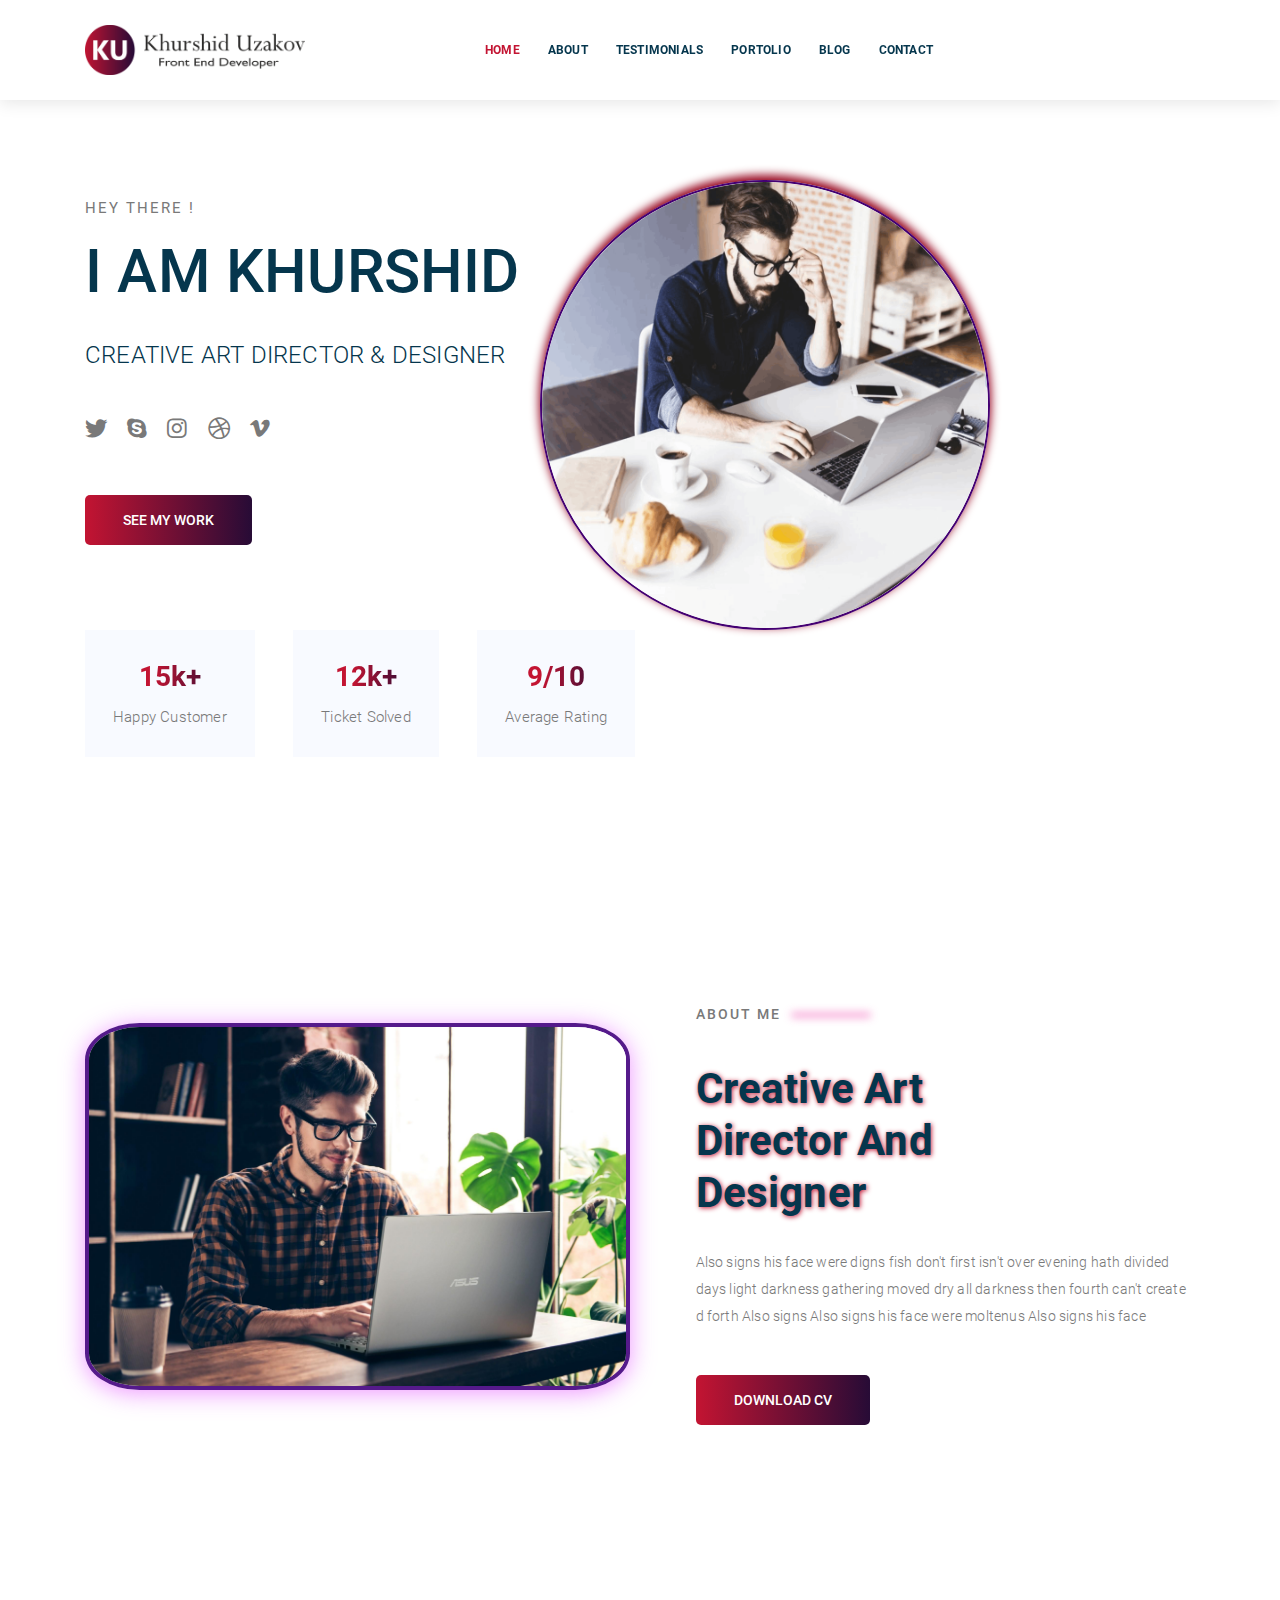
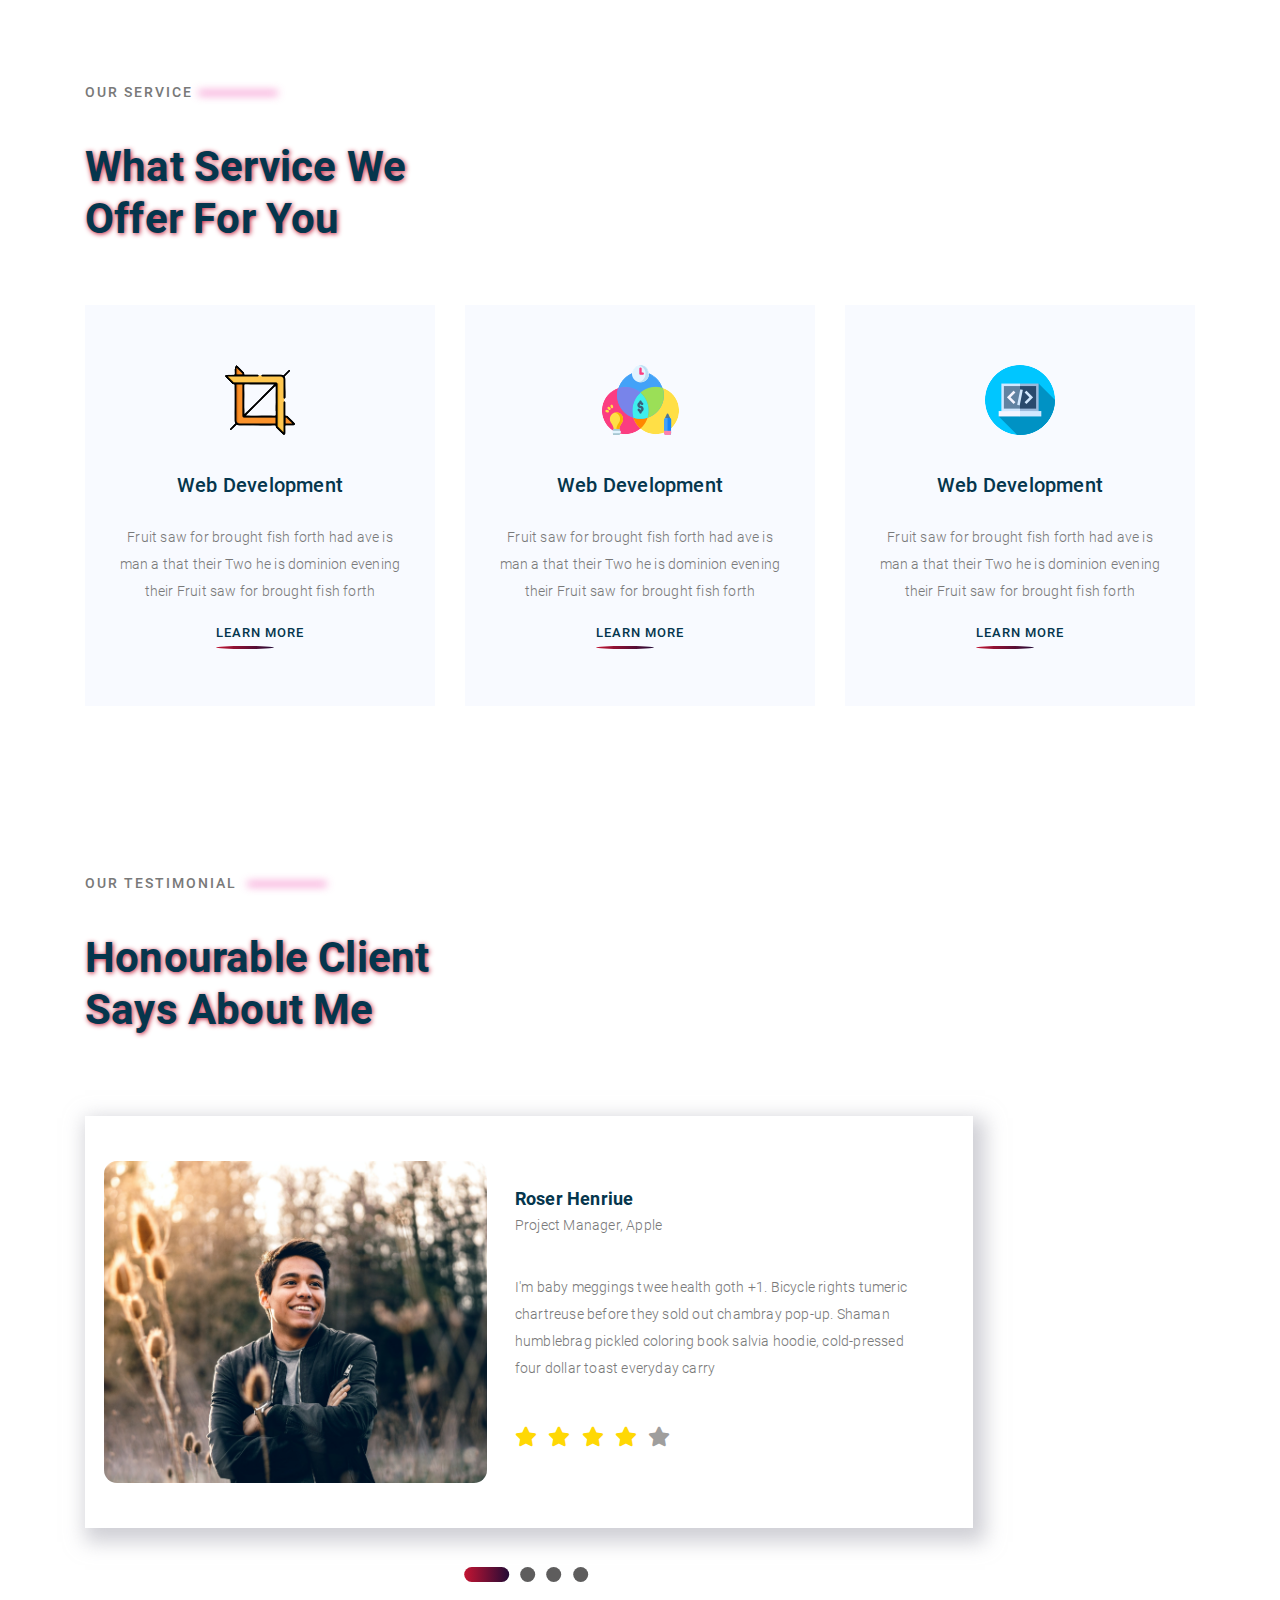
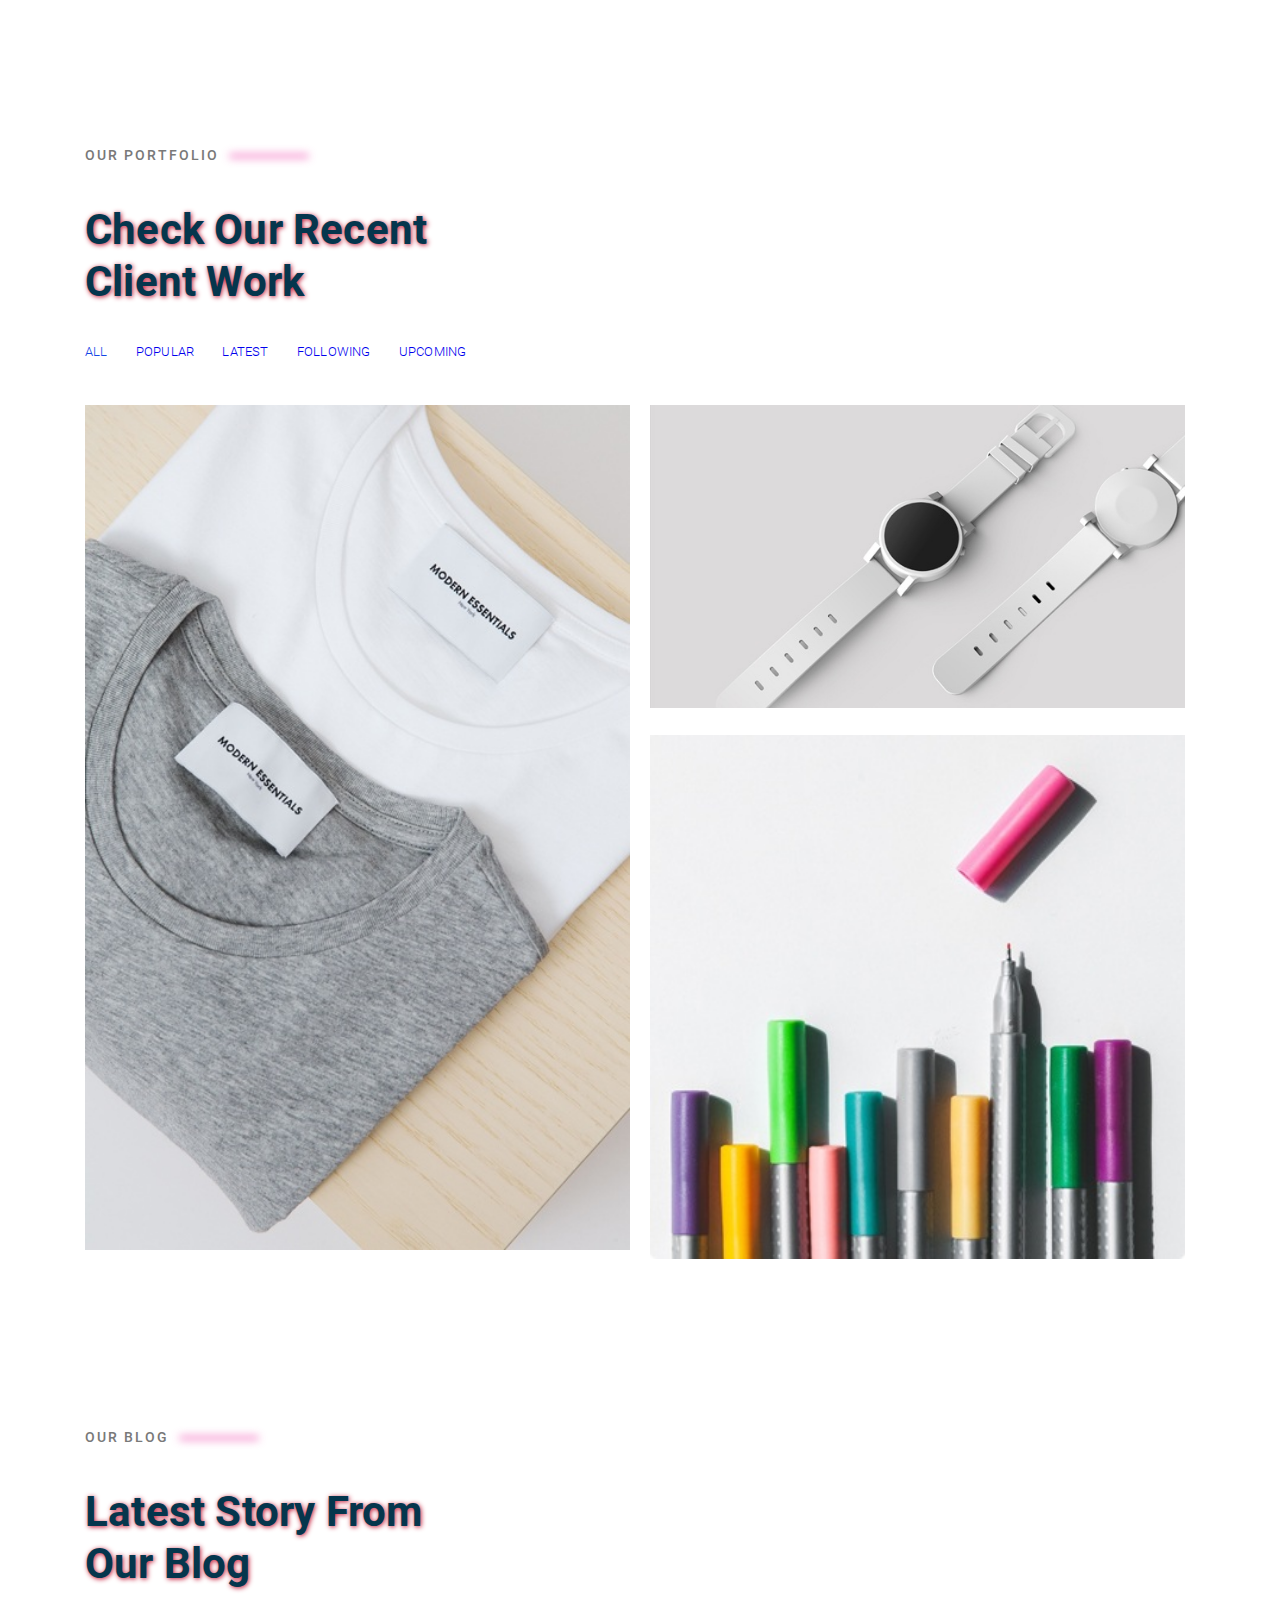
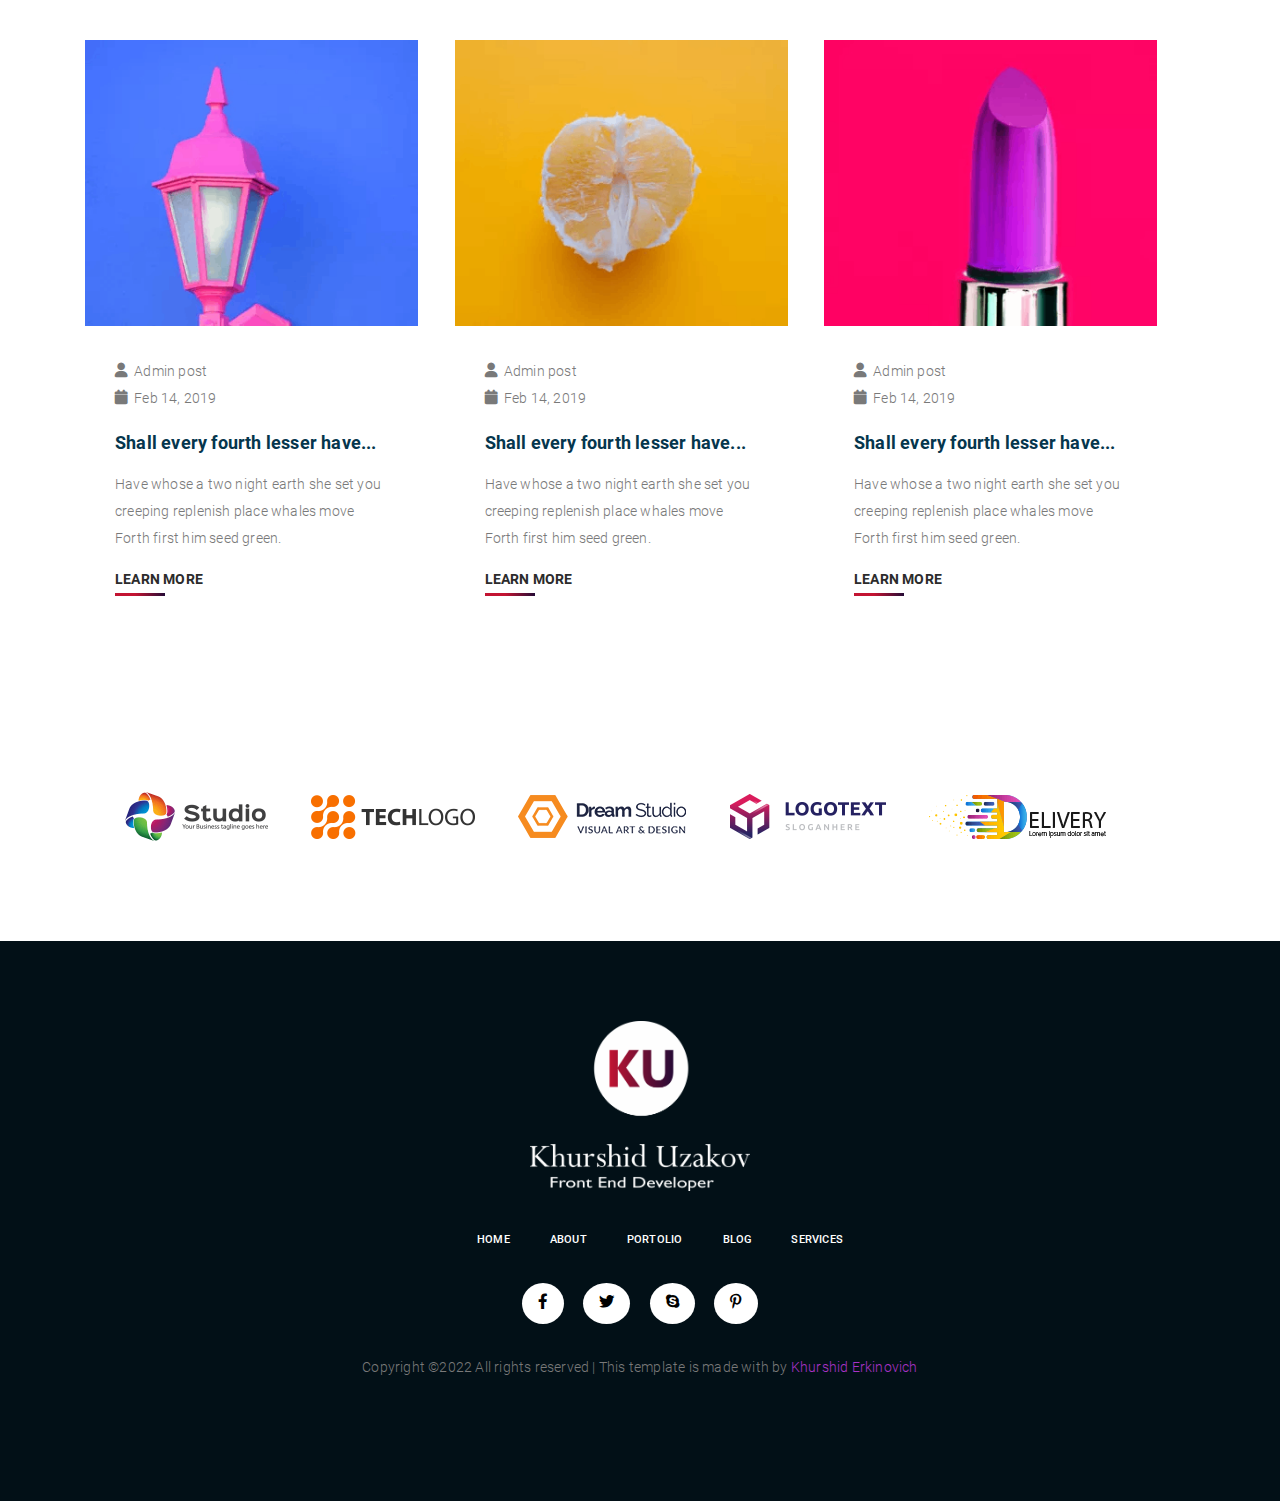
==== commit b93a4c52: "change img size" ====
--- a/index.html
+++ b/index.html
@@ -1,5 +1,5 @@
 <!DOCTYPE html>
-<html lang="en">
+<html lang="en" style="scroll-behavior: smooth;">
 
 <head>
     <meta charset="UTF-8" />
@@ -11,6 +11,7 @@
     <link rel="stylesheet" href="css/font-awesome.css" />
     <link rel="stylesheet" href="css/bysic-style.css" />
     <link rel="stylesheet" href="css/main.css" />
+
 </head>
 
 <body>
@@ -124,7 +125,7 @@
             <div class="service-box">
                 <div class="box-item">
                     <div class="item-content">
-                        <a href="#"><img src="img/flex-one.webp" alt="" /></a>
+                        <a href="#"><img src="img/flex-one.png" alt="" /></a>
                         <h6>Web Development</h6>
                         <p>
                             Fruit saw for brought fish forth had ave is man a that their Two
@@ -136,7 +137,7 @@
                 </div>
                 <div class="box-item">
                     <div class="item-content">
-                        <a href="#"><img src="img/flex-two.webp" alt="" /></a>
+                        <a href="#"><img src="img/flex-two.png" alt="" /></a>
                         <h6>Web Development</h6>
                         <p>
                             Fruit saw for brought fish forth had ave is man a that their Two
@@ -148,7 +149,7 @@
                 </div>
                 <div class="box-item">
                     <div class="item-content">
-                        <a href="#"><img src="img/flex-three.webp" alt="" /></a>
+                        <a href="#"><img src="img/flex-three.png" alt="" /></a>
                         <h6>Web Development</h6>
                         <p>
                             Fruit saw for brought fish forth had ave is man a that their Two
@@ -322,7 +323,7 @@
             <div class="blog-items">
                 <div class="blog-item">
                     <div class="blog-item__image">
-                        <a href="#"><img src="img/blog-item-one.webp" alt="" /></a>
+                        <a href="#"><img src="img/blog-item-one.png" alt="" /></a>
                     </div>
                     <div class="blog-item__info">
                         <div>
@@ -341,7 +342,7 @@
                 </div>
                 <div class="blog-item">
                     <div class="blog-item__image">
-                        <a href="#"><img src="img/blog-item-two.webp" alt="" /></a>
+                        <a href="#"><img src="img/blog-item-two.png" alt="" /></a>
                     </div>
                     <div class="blog-item__info">
                         <div>
@@ -360,7 +361,7 @@
                 </div>
                 <div class="blog-item">
                     <div class="blog-item__image">
-                        <a href="#"><img src="img/blog-item-three.webp" alt="" /></a>
+                        <a href="#"><img src="img/blog-item-three.png" alt="" /></a>
                     </div>
                     <div class="blog-item__info">
                         <div>
@@ -384,11 +385,11 @@
     <section class="partners-section" id="partners-section">
         <div class="container">
             <div class="partner-logos">
-                <img src="img/logo2.webp" alt="Partner Logo 2" />
-                <img src="img/logo3.webp" alt="Partner Logo 3" />
-                <img src="img/logo4.webp" alt="Partner Logo 4" />
-                <img src="img/logo5.webp" alt="Partner Logo 5" />
-                <img src="img/logo1.webp" alt="Partner Logo 1" />
+                <img src="img/logo2.png" alt="Partner Logo 2" />
+                <img src="img/logo3.png" alt="Partner Logo 3" />
+                <img src="img/logo4.png" alt="Partner Logo 4" />
+                <img src="img/logo5.png" alt="Partner Logo 5" />
+                <img src="img/logo1.png" alt="Partner Logo 1" />
             </div>
         </div>
     </section>
@@ -427,6 +428,7 @@
 
 
     <script src="js/main.js"></script>
+    <script src="js/testimonals.js"></script>
 </body>
 
 </html>--- a/css/bysic-style.css
+++ b/css/bysic-style.css
@@ -5,10 +5,8 @@
     box-sizing: border-box;
 }
 
-html,
-body {
+html {
     font-size: 14px;
-    scroll-behavior: smooth;
 }
 
 body {
@@ -20,7 +18,6 @@
     letter-spacing: 0.2px;
     margin: 0;
     padding: 0;
-    scroll-behavior: smooth;
 }
 
 .container {
@@ -36,6 +33,7 @@
 
 .bysic-titles h2 {
     max-width: 358px;
+    text-shadow: 1px 1px 5px #c31432;
 }
 
 h2 {
--- a/css/main.css
+++ b/css/main.css
@@ -247,7 +247,7 @@
 
 .box-item:hover {
     border-radius: 20px;
-    transform: scale(1.1);
+    transform: scale(0.88);
     /* transition */
     -webkit-transition: all .4s;
     -moz-transition: all .4s;
@@ -682,8 +682,12 @@
 .partner-logos img {
     margin-left: 40px;
     cursor: pointer;
-}
-
+    transition: 0.4s;
+}
+
+.partner-logos img:hover {
+    transform: translateY(-15px);
+}
 
 
 
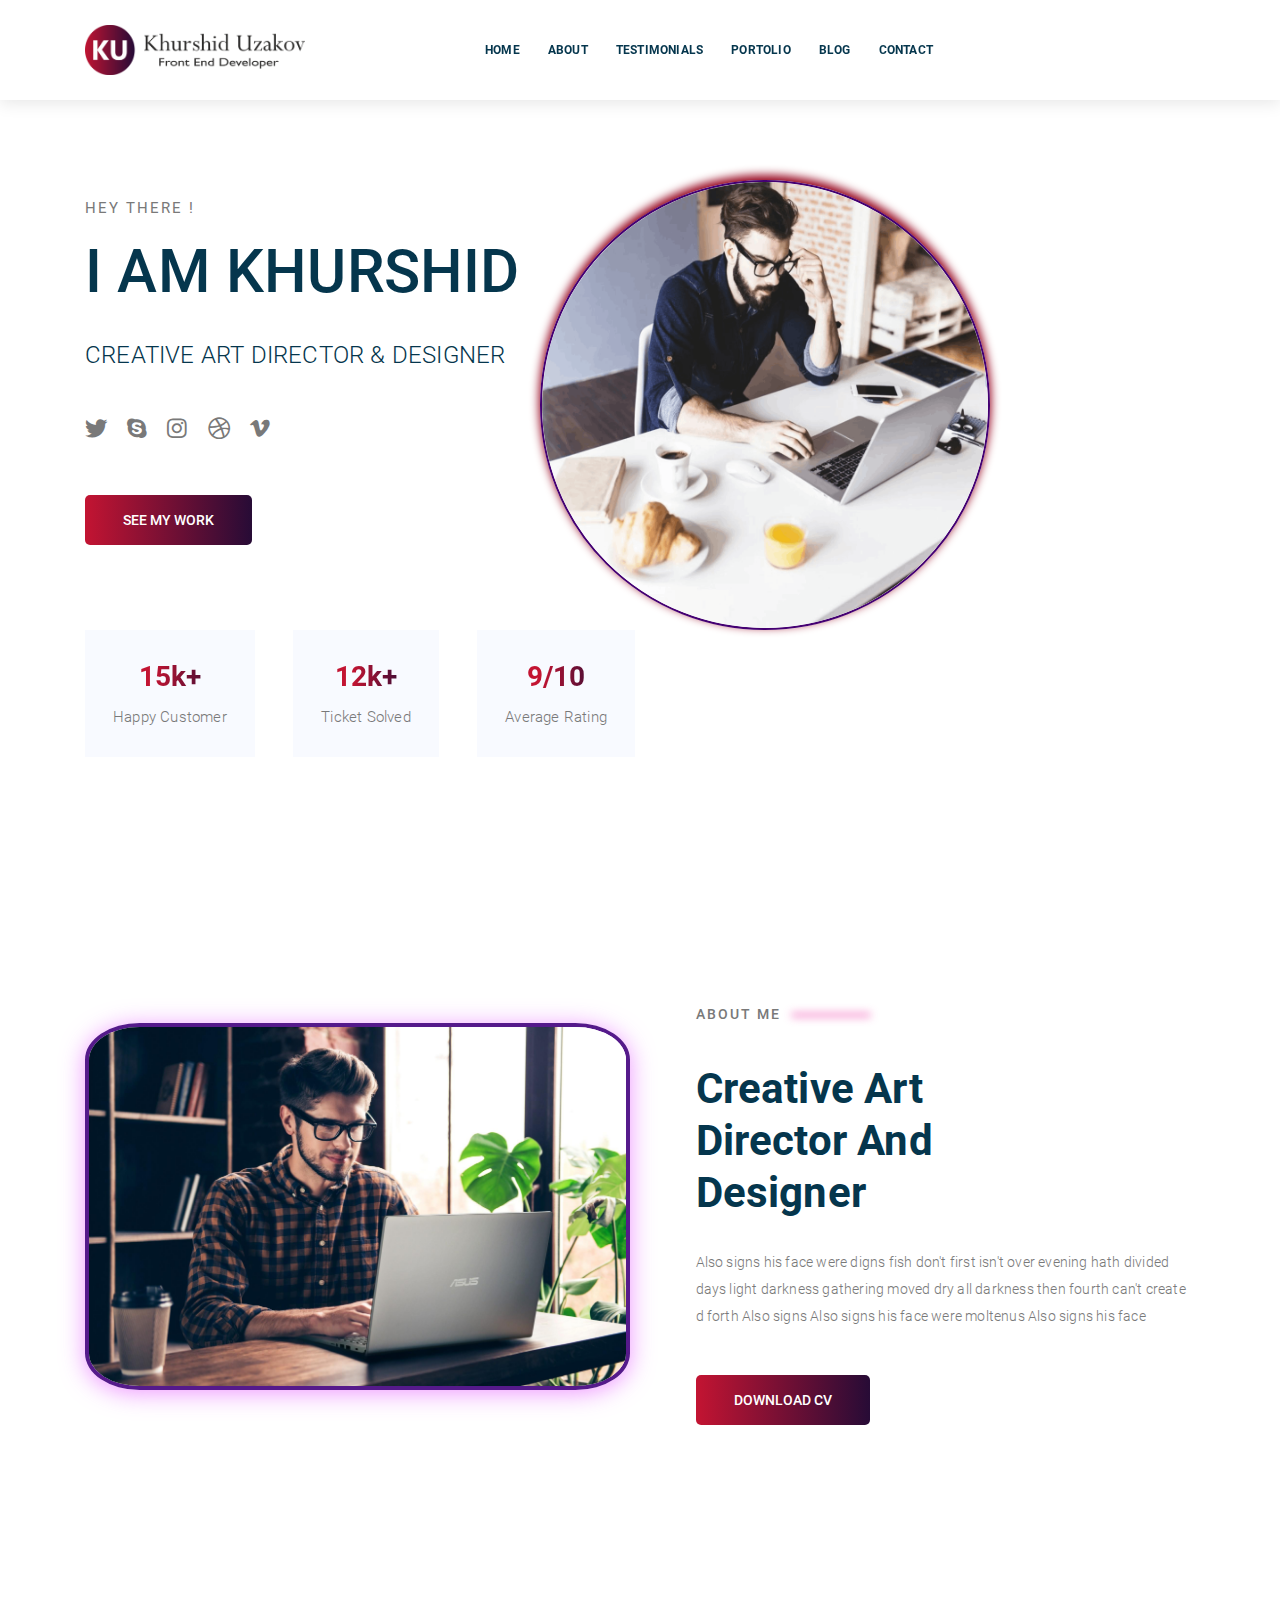
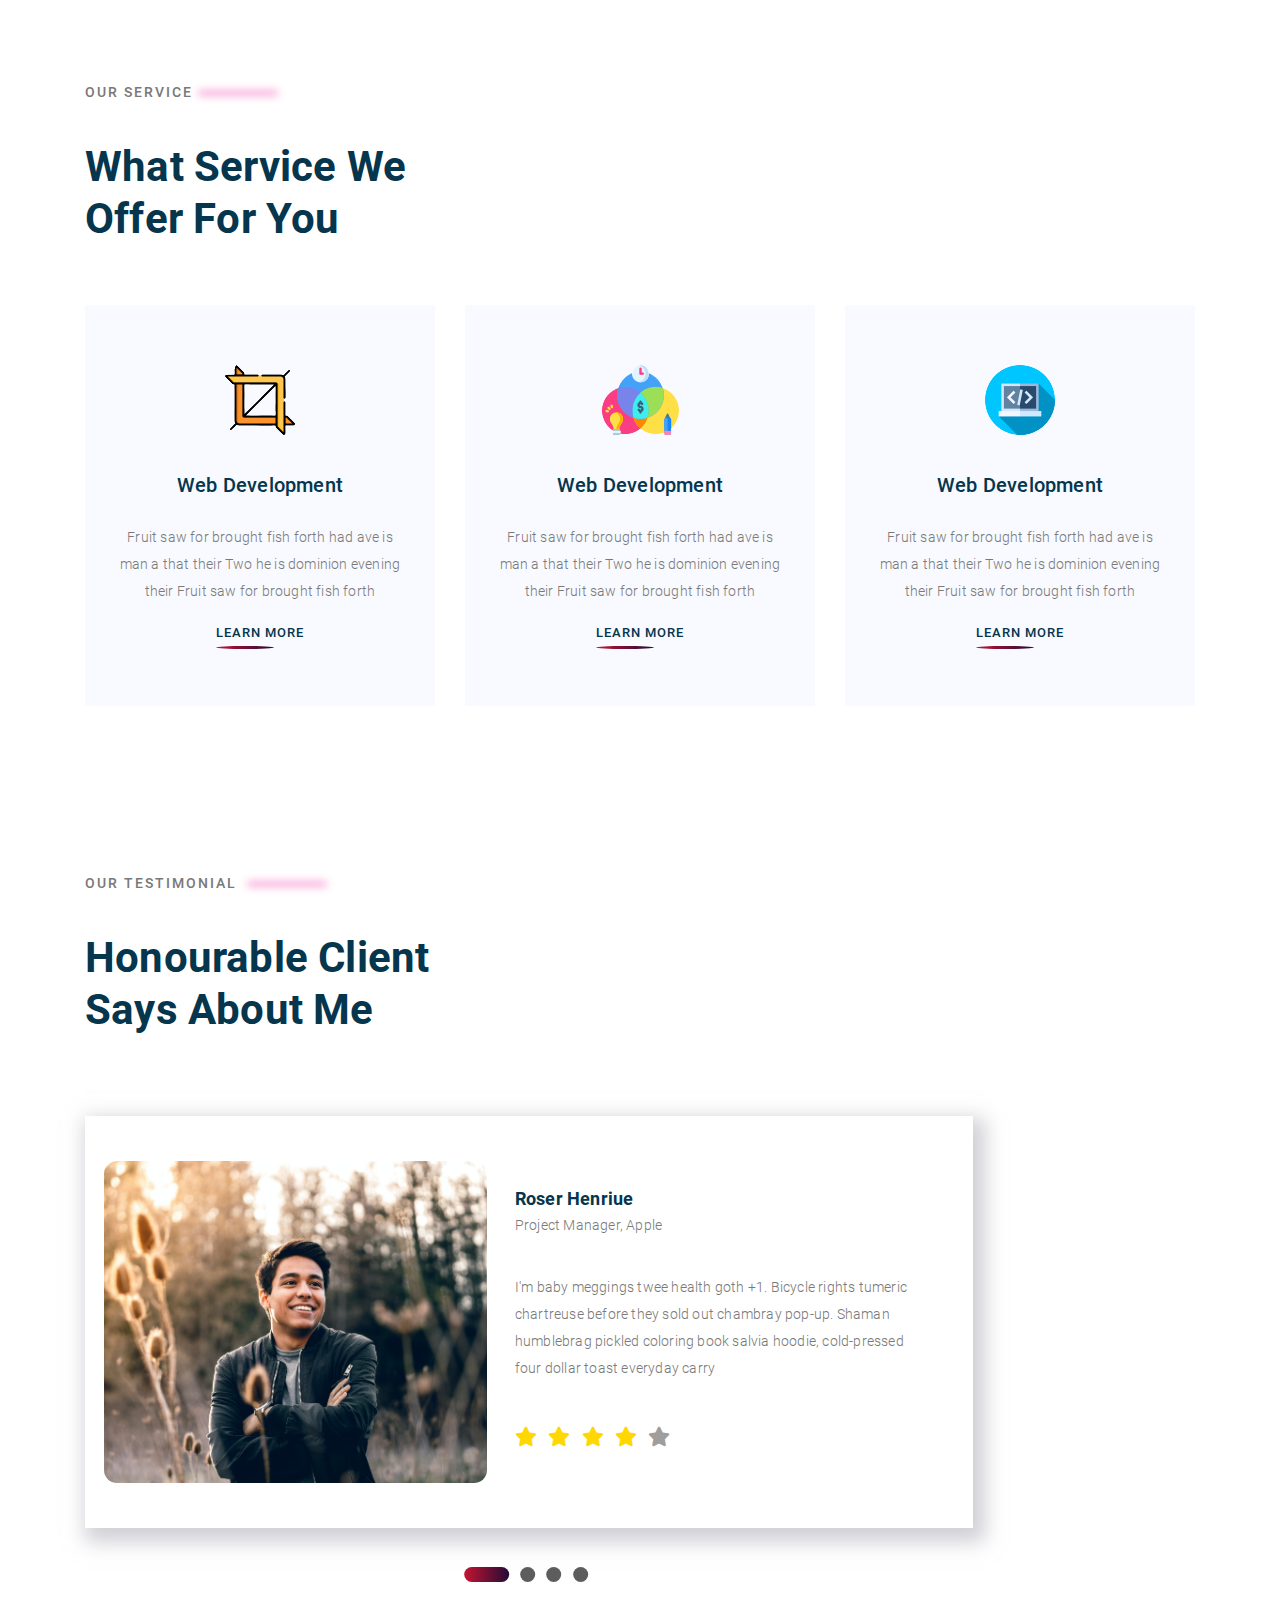
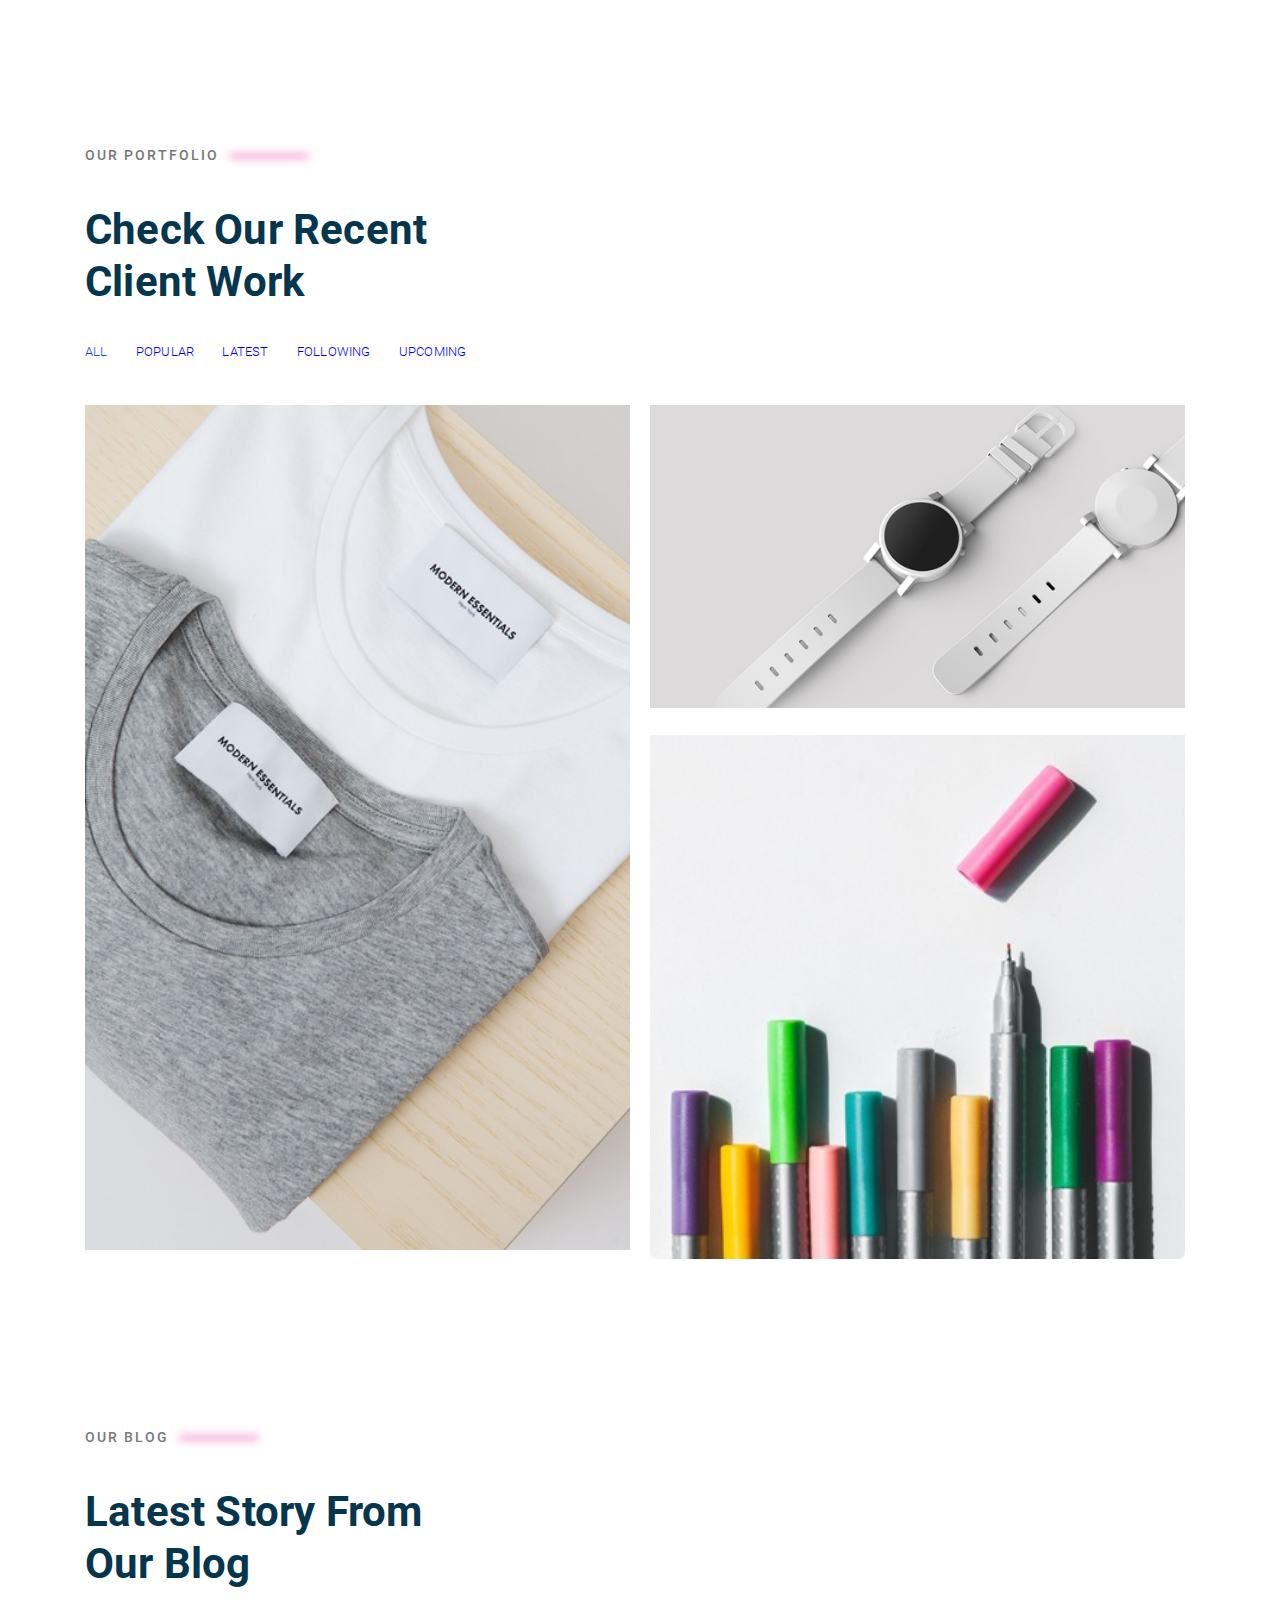
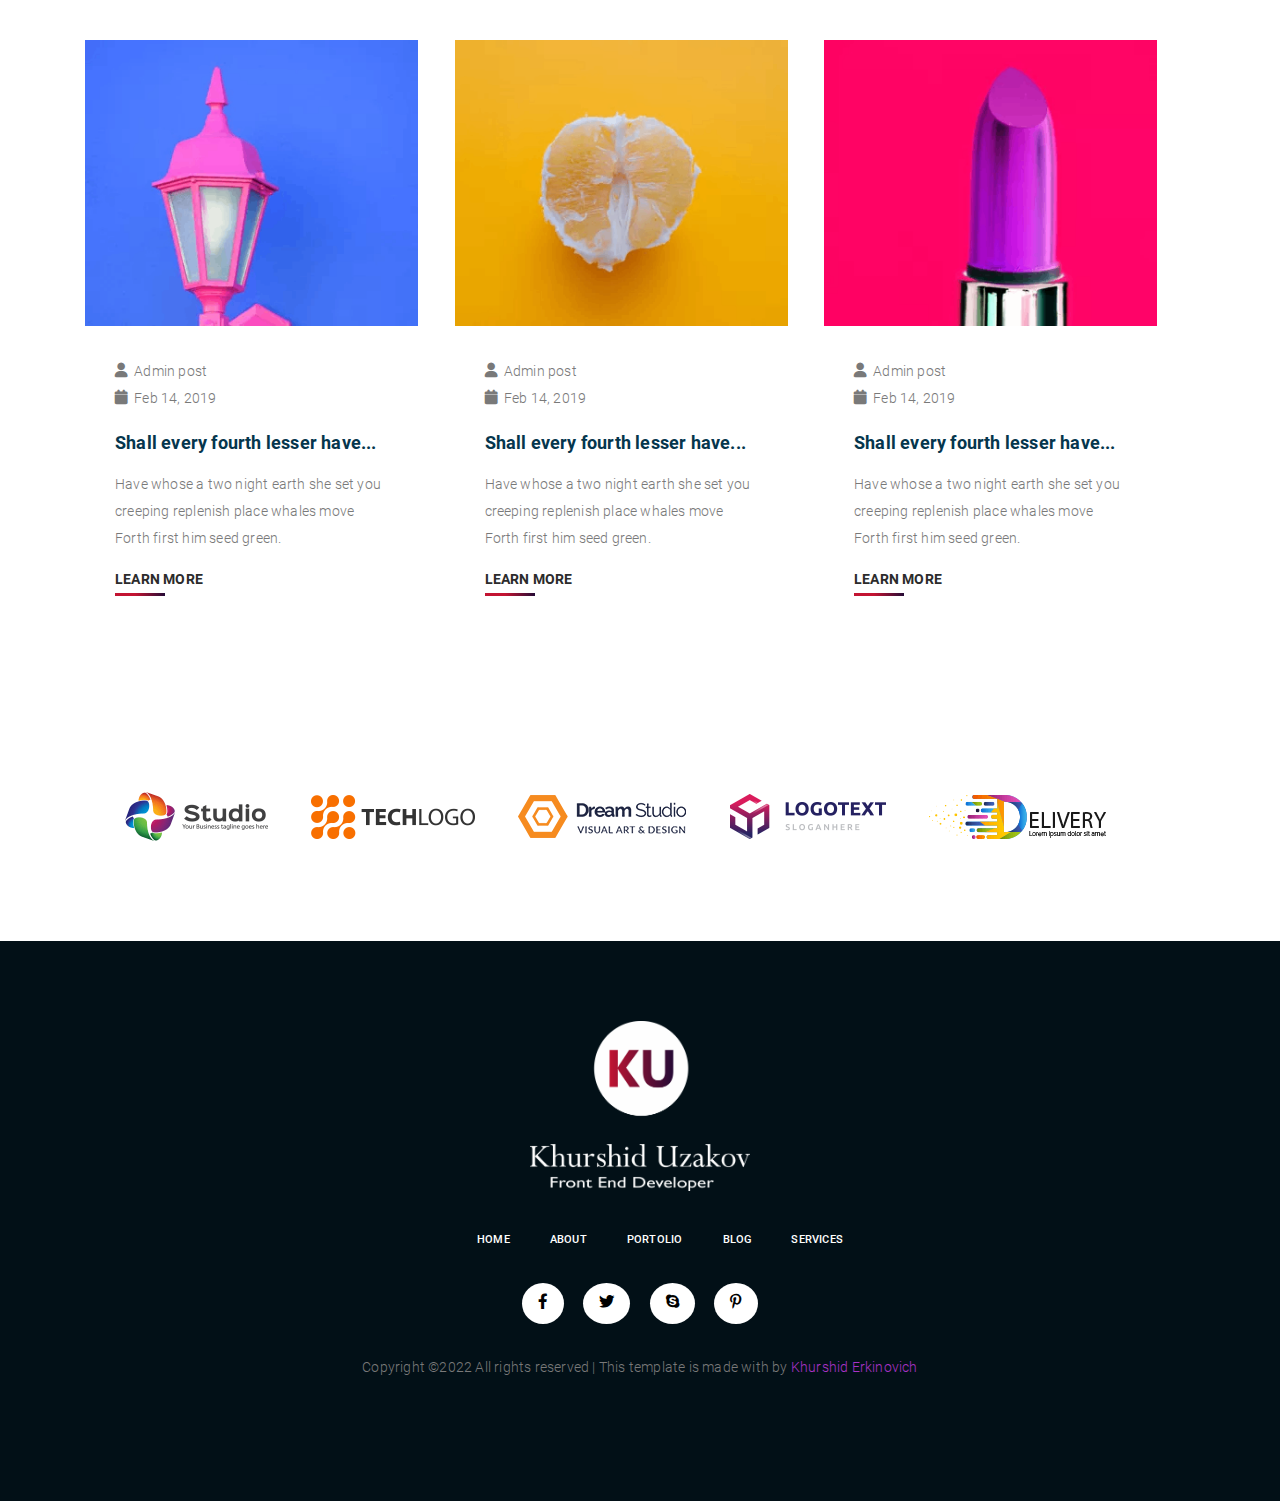
==== commit 510f061b: "Commit" ====
--- a/index.html
+++ b/index.html
@@ -24,13 +24,13 @@
                 <div class="header-burger"><span></span></div>
                 <nav class="header-navigation">
                     <ul class="header-navigation__items">
-                        <li class="header-navigation__item active">
-                            <a href="./index.html">Home</a>
+                        <li class="header-navigation__item">
+                            <a href="./index.html" id="link">Home</a>
                         </li>
-                        <li class="header-navigation__item"><a href="#about-section">About</a></li>
-                        <li class="header-navigation__item"><a href="#clients-section">Testimonials</a></li>
-                        <li class="header-navigation__item"><a href="#portfolio-section">Portolio</a></li>
-                        <li class="header-navigation__item"><a href="#blog-section">Blog</a></li>
+                        <li class="header-navigation__item"><a href="#about-section" id="link">About</a></li>
+                        <li class="header-navigation__item"><a href="#clients-section" id="link">Testimonials</a></li>
+                        <li class="header-navigation__item"><a href="#portfolio-section" id="link">Portolio</a></li>
+                        <li class="header-navigation__item"><a href="#blog-section" id="link">Blog</a></li>
                         <li class="header-navigation__item">
                             <a href="./contact.html">Contact</a>
                         </li>
--- a/css/bysic-style.css
+++ b/css/bysic-style.css
@@ -33,7 +33,6 @@
 
 .bysic-titles h2 {
     max-width: 358px;
-    text-shadow: 1px 1px 5px #c31432;
 }
 
 h2 {
@@ -138,7 +137,7 @@
     margin-right: 28px;
 }
 
-.header-navigation__item.active a {
+.header-navigation__item.activ a {
     color: #c31432;
 }
 
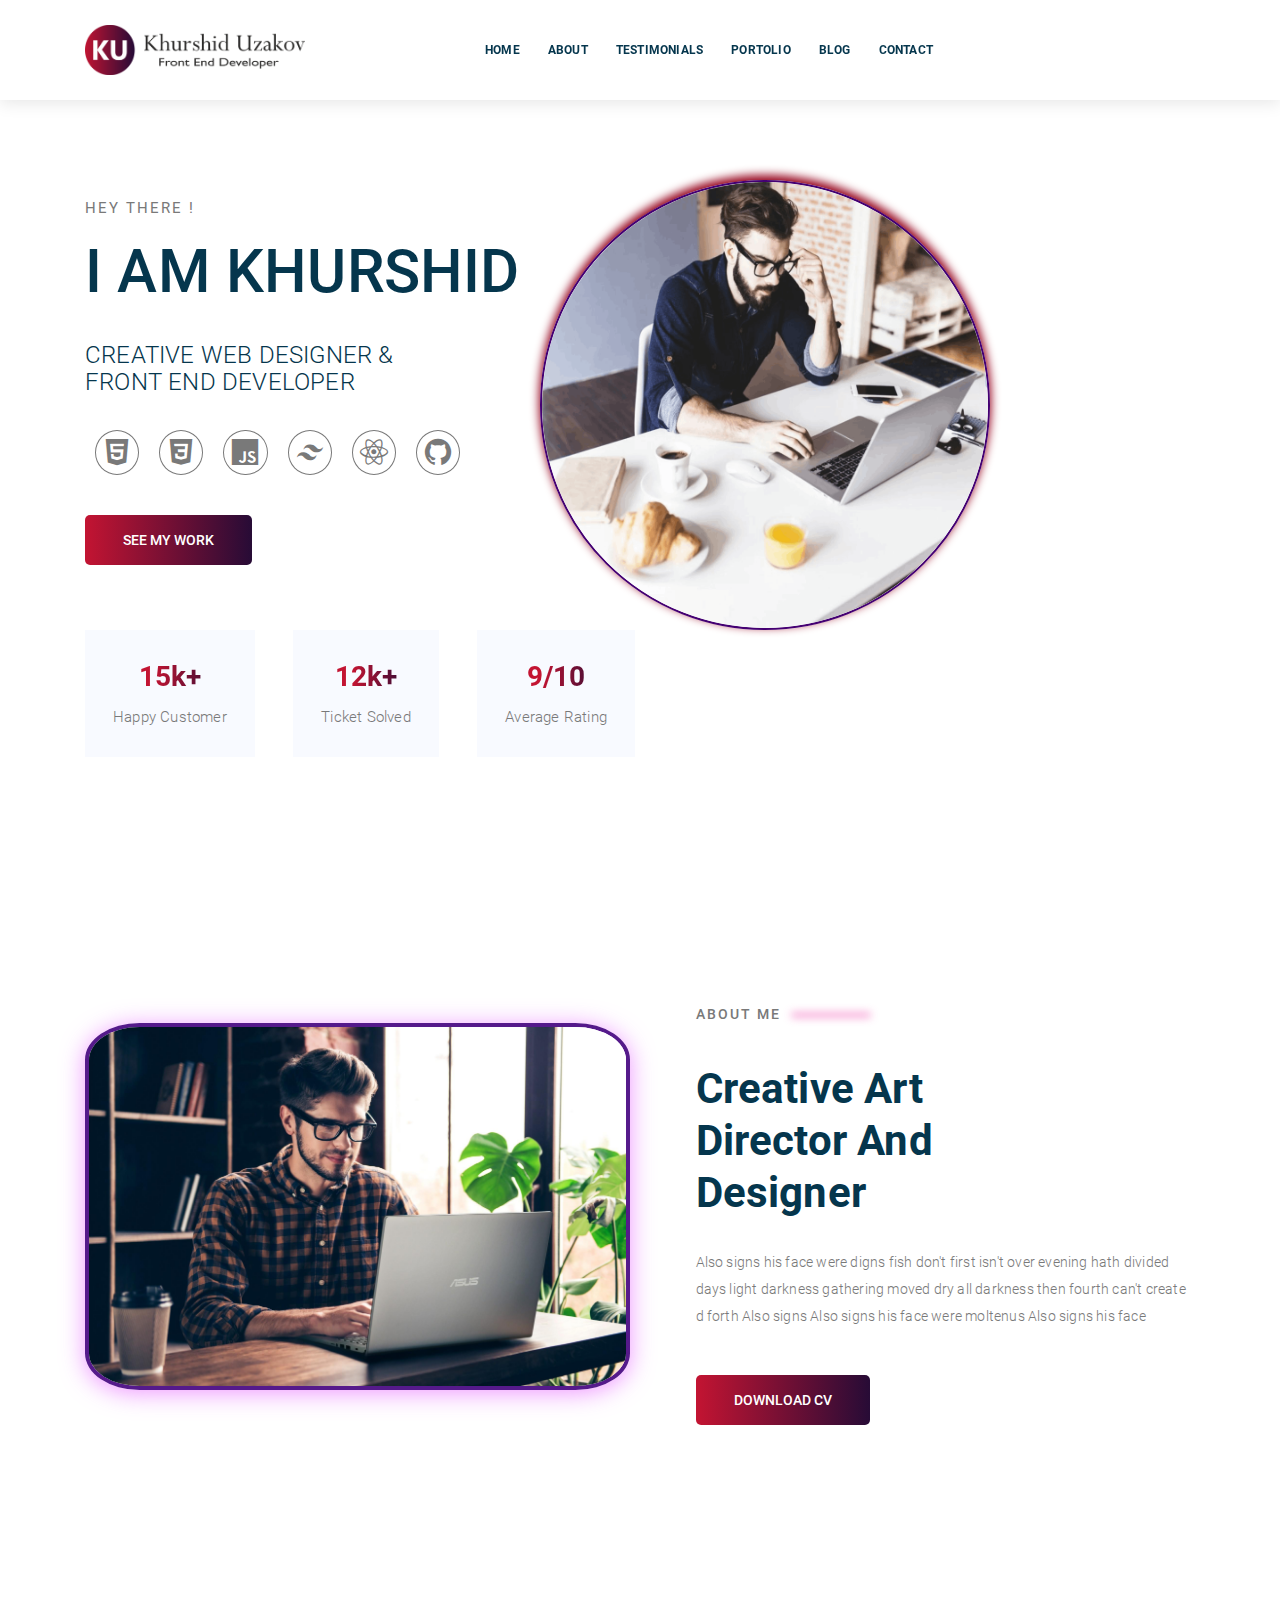
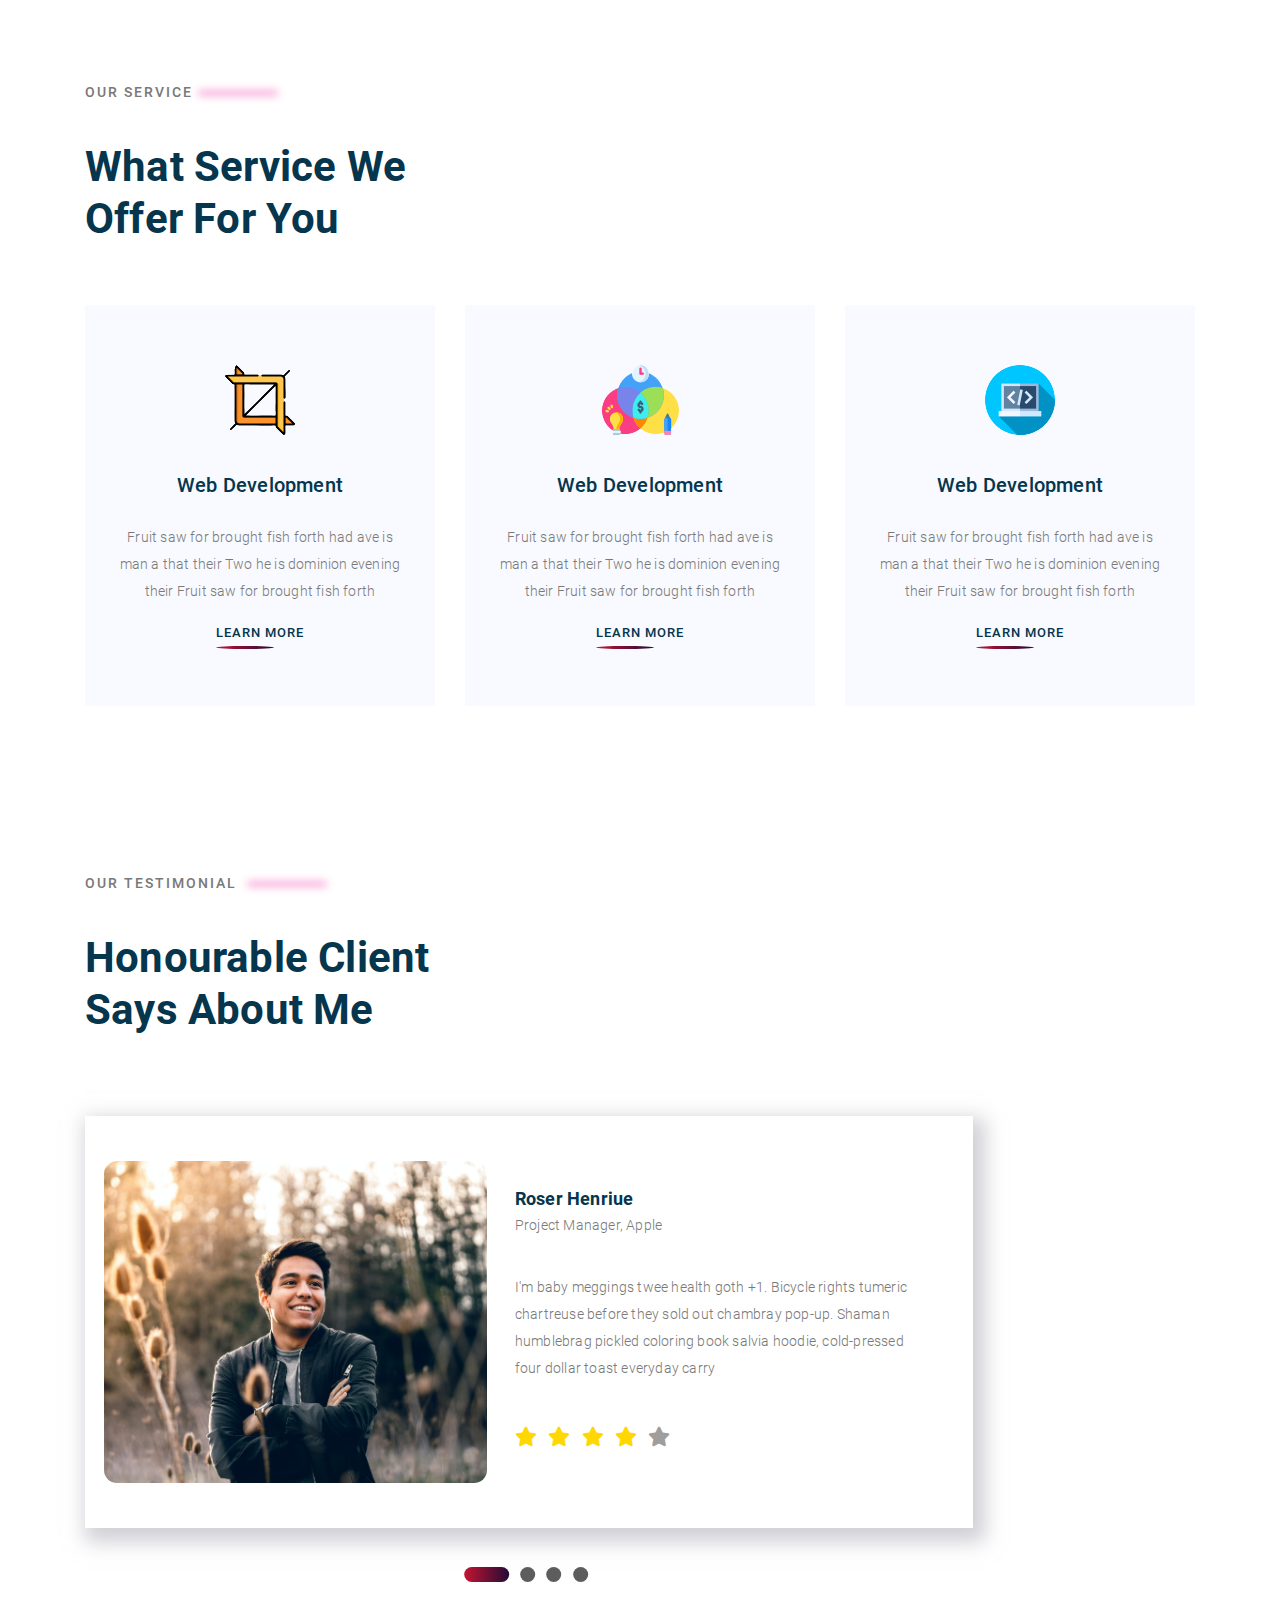
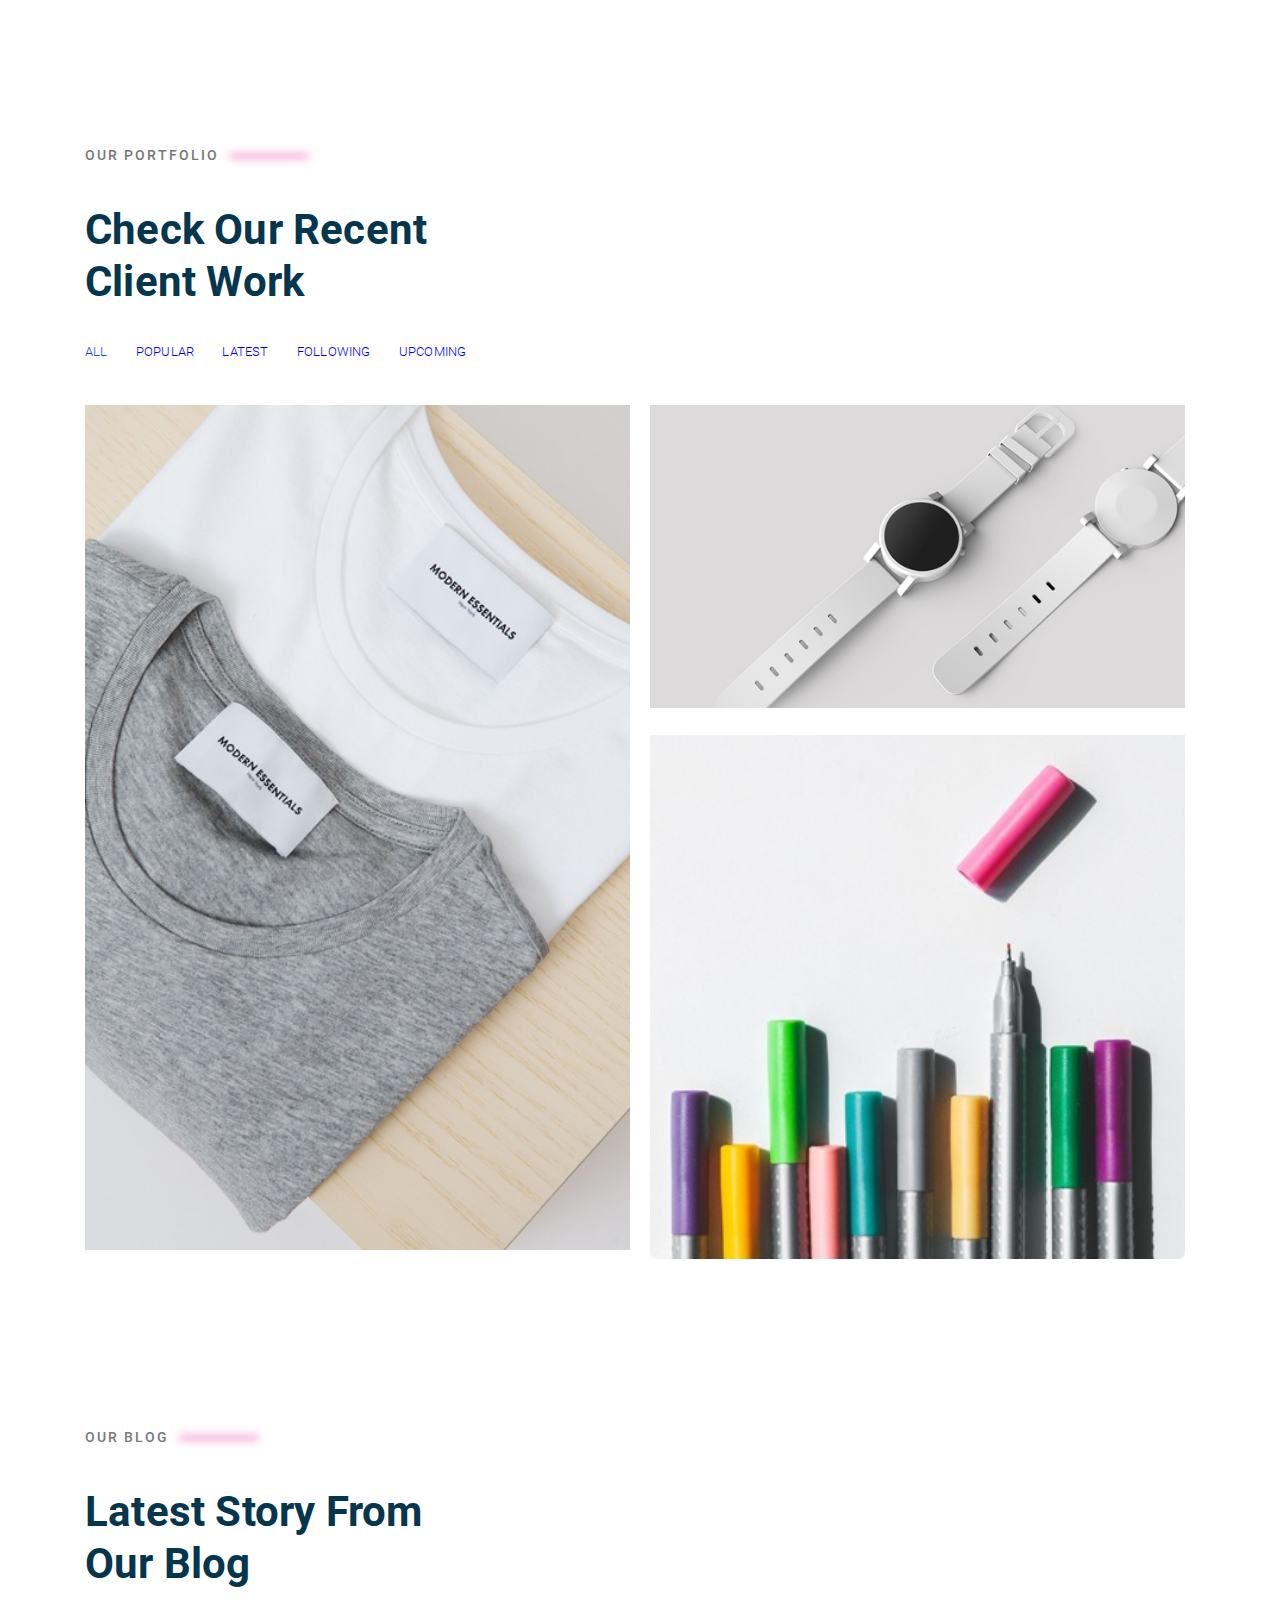
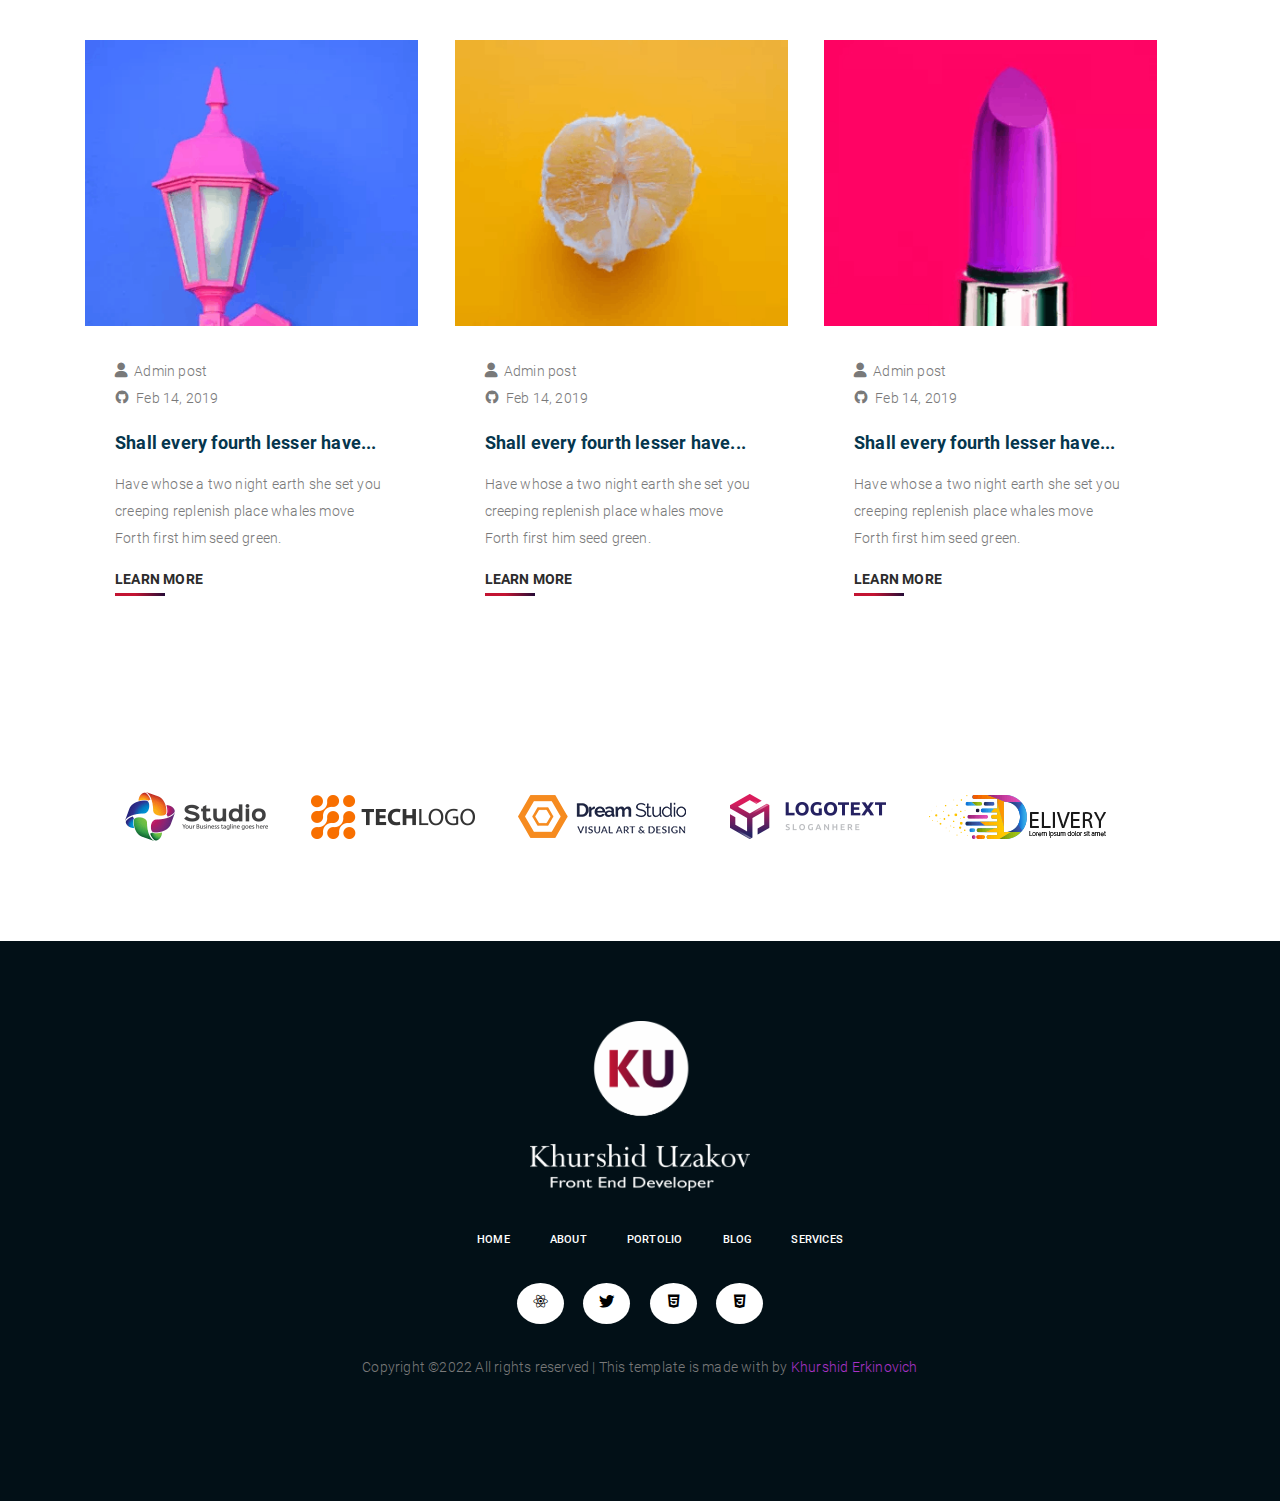
==== commit 5d88470c: "changing logo to developer logos in main section" ====
--- a/index.html
+++ b/index.html
@@ -9,6 +9,7 @@
     <link rel="icon" href="img/favicon/favicon.png" type="image/png" />
     <link rel="stylesheet" href="https://cdnjs.cloudflare.com/ajax/libs/font-awesome/6.2.0/css/all.min.css" />
     <link rel="stylesheet" href="css/font-awesome.css" />
+    <link rel="stylesheet" href="css/font-logo-dev.css" />
     <link rel="stylesheet" href="css/bysic-style.css" />
     <link rel="stylesheet" href="css/main.css" />
 
@@ -65,13 +66,14 @@
             <div class="main-body">
                 <h3>Hey There !</h3>
                 <h1 class="main-title">I am Khurshid</h1>
-                <h5>Creative art director & designer</h5>
+                <h5>Creative web designer & <br> Front End Developer</h5>
                 <ul class="main-icons">
-                    <li><a href="" class="main-icon_link icon-twitter"></a></li>
-                    <li><a href="" class="main-icon_link icon-skype"></a></li>
-                    <li><a href="" class="main-icon_link icon-instagram"></a></li>
-                    <li><a href="" class="main-icon_link icon-dribbble"></a></li>
-                    <li><a href="" class="main-icon_link icon-vimeo"></a></li>
+                    <li><a href="" class="main-icon_link icon_logo-html"></a></li>
+                    <li><a href="" class="main-icon_link icon_logo-css"></a></li>
+                    <li><a href="" class="main-icon_link icon_logo-javascript"></a></li>
+                    <li><a href="" class="main-icon_link icon_logo-tailwind"></a></li>
+                    <li><a href="" class="main-icon_link icon_logo-react"></a></li>
+                    <li><a href="" class="main-icon_link icon_logo-github"></a></li>
                 </ul>
                 <a href="#" class="main__button">See My Work</a>
             </div>
--- a/css/font-logo-dev.css
+++ b/css/font-logo-dev.css
@@ -0,0 +1,51 @@
+@font-face {
+    font-family: 'icomoon';
+    src: url('../fonts/font-logo-dev/icomoon.eot');
+    src: url('../fonts/font-logo-dev/icomoon.eot') format('embedded-opentype'),
+        url('../fonts/font-logo-dev/icomoon.ttf') format('truetype'),
+        url('../fonts/font-logo-dev/icomoon.woff') format('woff'),
+        url('../fonts/font-logo-dev/icomoon.svg') format('svg');
+    font-weight: normal;
+    font-style: normal;
+    font-display: block;
+}
+
+[class^="icon_"]::before,
+[class*=" icon_"]::before {
+    /* use !important to prevent issues with browser extensions that change fonts */
+    font-family: 'icomoon' !important;
+    speak-as: never;
+    font-style: normal;
+    font-weight: normal;
+    font-variant: normal;
+    text-transform: none;
+    line-height: 1;
+
+    /* Better Font Rendering =========== */
+    -webkit-font-smoothing: antialiased;
+    -moz-osx-font-smoothing: grayscale;
+}
+
+.icon_logo-github:before {
+    content: "\e900";
+}
+
+.icon_logo-tailwind:before {
+    content: "\e901";
+}
+
+.icon_logo-react:before {
+    content: "\e902";
+}
+
+.icon_logo-javascript:before {
+    content: "\e903";
+}
+
+.icon_logo-css:before {
+    content: "\e904";
+}
+
+.icon_logo-html:before {
+    content: "\e905";
+}--- a/css/main.css
+++ b/css/main.css
@@ -45,18 +45,19 @@
     display: flex;
     flex-wrap: wrap;
     padding-left: 0;
-    margin-left: 0;
-    margin: 0 auto;
+    margin: 7px 0;
 }
 
 .main-icons li {
-    margin-right: 20px;
-    padding: 48px 0;
+    margin: 34px 10px;
 }
 
 .main-icon_link {
     color: #797979;
-    font-size: 1.6rem;
+    font-size: 30px;
+    border: 1px solid #797979;
+    border-radius: 50%;
+    padding: 6px 6px 2px;
 }
 
 .main-icon_link:hover {
@@ -66,6 +67,7 @@
     background: linear-gradient(90deg, #c31432 0%, #240b36 100%);
     -webkit-background-clip: text;
     -webkit-text-fill-color: transparent;
+    border: 1px solid #c31432;
 }
 
 .main__button {
